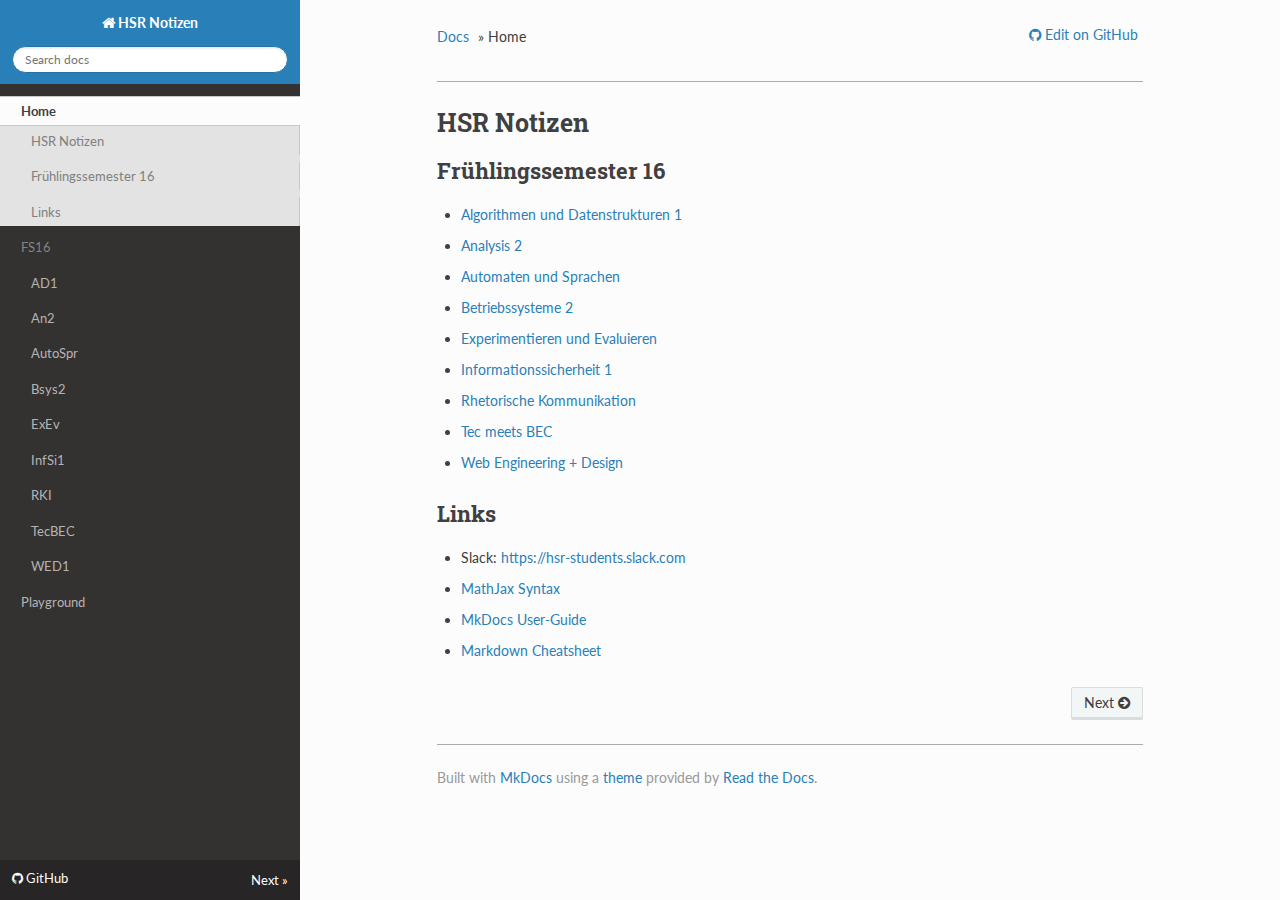
==== index.html @ 849d650c "Deploy from Travis CI" ====
<!DOCTYPE html>
<!--[if IE 8]><html class="no-js lt-ie9" lang="en" > <![endif]-->
<!--[if gt IE 8]><!--> <html class="no-js" lang="en" > <!--<![endif]-->
<head>
  <meta charset="utf-8">
  <meta http-equiv="X-UA-Compatible" content="IE=edge">
  <meta name="viewport" content="width=device-width, initial-scale=1.0">
  <meta name="description" content="HSR Study Documentation">
  <meta name="author" content="Robin Suter">
  
  <title>HSR Notizen</title>
  

  <link rel="shortcut icon" href="./img/favicon.ico">

  
  <link href='https://fonts.googleapis.com/css?family=Lato:400,700|Roboto+Slab:400,700|Inconsolata:400,700' rel='stylesheet' type='text/css'>

  <link rel="stylesheet" href="./css/theme.css" type="text/css" />
  <link rel="stylesheet" href="./css/theme_extra.css" type="text/css" />
  <link rel="stylesheet" href="./css/highlight.css">
  <link href="./extra.css" rel="stylesheet">

  
  <script>
    // Current page data
    var mkdocs_page_name = "None";
    var mkdocs_page_input_path = "index.md";
    var mkdocs_page_url = "/";
  </script>
  
  <script src="./js/jquery-2.1.1.min.js"></script>
  <script src="./js/modernizr-2.8.3.min.js"></script>
  <script type="text/javascript" src="./js/highlight.pack.js"></script>
  <script src="./js/theme.js"></script> 
  <script src="https://cdn.mathjax.org/mathjax/latest/MathJax.js?config=TeX-AMS_HTML"></script>

  
</head>

<body class="wy-body-for-nav" role="document">

  <div class="wy-grid-for-nav">

    
    <nav data-toggle="wy-nav-shift" class="wy-nav-side stickynav">
      <div class="wy-side-nav-search">
        <a href="." class="icon icon-home"> HSR Notizen</a>
        <div role="search">
  <form id ="rtd-search-form" class="wy-form" action="./search.html" method="get">
    <input type="text" name="q" placeholder="Search docs" />
  </form>
</div>
      </div>

      <div class="wy-menu wy-menu-vertical" data-spy="affix" role="navigation" aria-label="main navigation">
        <ul class="current">
          
            <li>
    <li class="toctree-l1 current">
        <a class="current" href=".">Home</a>
        
            <ul>
            
                <li class="toctree-l3"><a href="#hsr-notizen">HSR Notizen</a></li>
                
                    <li><a class="toctree-l4" href="#fruhlingssemester-16">Frühlingssemester 16</a></li>
                
                    <li><a class="toctree-l4" href="#links">Links</a></li>
                
            
            </ul>
        
    </li>
<li>
          
            <li>
    <ul class="subnav">
    <li><span>FS16</span></li>

        
            
    <li class="toctree-l1 ">
        <a class="" href="fs16/ad1/">AD1</a>
        
    </li>

        
            
    <li class="toctree-l1 ">
        <a class="" href="fs16/an2/">An2</a>
        
    </li>

        
            
    <li class="toctree-l1 ">
        <a class="" href="fs16/autospr/">AutoSpr</a>
        
    </li>

        
            
    <li class="toctree-l1 ">
        <a class="" href="fs16/bsys2/">Bsys2</a>
        
    </li>

        
            
    <li class="toctree-l1 ">
        <a class="" href="fs16/exev/">ExEv</a>
        
    </li>

        
            
    <li class="toctree-l1 ">
        <a class="" href="fs16/infsi1/">InfSi1</a>
        
    </li>

        
            
    <li class="toctree-l1 ">
        <a class="" href="fs16/rki/">RKI</a>
        
    </li>

        
            
    <li class="toctree-l1 ">
        <a class="" href="fs16/tecbec/">TecBEC</a>
        
    </li>

        
            
    <li class="toctree-l1 ">
        <a class="" href="fs16/wed1/">WED1</a>
        
    </li>

        
    </ul>
<li>
          
            <li>
    <li class="toctree-l1 ">
        <a class="" href="playground/">Playground</a>
        
    </li>
<li>
          
        </ul>
      </div>
      &nbsp;
    </nav>

    <section data-toggle="wy-nav-shift" class="wy-nav-content-wrap">

      
      <nav class="wy-nav-top" role="navigation" aria-label="top navigation">
        <i data-toggle="wy-nav-top" class="fa fa-bars"></i>
        <a href=".">HSR Notizen</a>
      </nav>

      
      <div class="wy-nav-content">
        <div class="rst-content">
          <div role="navigation" aria-label="breadcrumbs navigation">
  <ul class="wy-breadcrumbs">
    <li><a href=".">Docs</a> &raquo;</li>
    
      
    
    <li>Home</li>
    <li class="wy-breadcrumbs-aside">
      
        
          <a href="https://github.com/Excape/hsr-docs" class="icon icon-github"> Edit on GitHub</a>
        
      
    </li>
  </ul>
  <hr/>
</div>
          <div role="main">
            <div class="section">
              
                <h1 id="hsr-notizen">HSR Notizen</h1>
<h2 id="fruhlingssemester-16">Frühlingssemester 16</h2>
<ul>
<li><a href="fs16/ad1/">Algorithmen und Datenstrukturen 1</a></li>
<li><a href="fs16/an2/">Analysis 2</a></li>
<li><a href="fs16/autospr/">Automaten und Sprachen</a></li>
<li><a href="fs16/bsys2/">Betriebssysteme 2</a></li>
<li><a href="fs16/exev/">Experimentieren und Evaluieren</a></li>
<li><a href="fs16/infsi1/">Informationssicherheit 1</a></li>
<li><a href="fs16/rki/">Rhetorische Kommunikation</a></li>
<li><a href="fs16/tecbec/">Tec meets BEC</a></li>
<li><a href="fs16/wed1/">Web Engineering + Design</a></li>
</ul>
<h2 id="links">Links</h2>
<ul>
<li>Slack: <a href="https://hsr-students.slack.com">https://hsr-students.slack.com</a></li>
<li><a href="http://meta.math.stackexchange.com/questions/5020/mathjax-basic-tutorial-and-quick-reference">MathJax Syntax</a></li>
<li><a href="http://www.mkdocs.org/user-guide/writing-your-docs/">MkDocs User-Guide</a></li>
<li><a href="https://github.com/adam-p/markdown-here/wiki/Markdown-Cheatsheet">Markdown Cheatsheet</a></li>
</ul>
              
            </div>
          </div>
          <footer>
  
    <div class="rst-footer-buttons" role="navigation" aria-label="footer navigation">
      
        <a href="fs16/ad1/" class="btn btn-neutral float-right" title="AD1">Next <span class="icon icon-circle-arrow-right"></span></a>
      
      
    </div>
  

  <hr/>

  <div role="contentinfo">
    <!-- Copyright etc -->
    
  </div>

  Built with <a href="http://www.mkdocs.org">MkDocs</a> using a <a href="https://github.com/snide/sphinx_rtd_theme">theme</a> provided by <a href="https://readthedocs.org">Read the Docs</a>.
</footer>
	  
        </div>
      </div>

    </section>

  </div>

<div class="rst-versions" role="note" style="cursor: pointer">
    <span class="rst-current-version" data-toggle="rst-current-version">
      
          <a href="https://github.com/Excape/hsr-docs" class="icon icon-github" style="float: left; color: #fcfcfc"> GitHub</a>
      
      
      
        <span style="margin-left: 15px"><a href="fs16/ad1/" style="color: #fcfcfc">Next &raquo;</a></span>
      
    </span>
</div>

</body>
</html>

<!--
MkDocs version : 0.15.3
Build Date UTC : 2016-08-03 10:24:41.838684
-->
---- css/theme.css ----
/*
 * This file is copied from the upstream ReadTheDocs Sphinx
 * theme. To aid upgradability this file should *not* be edited.
 * modifications we need should be included in theme_extra.css.
 *
 * https://github.com/rtfd/readthedocs.org/blob/master/media/css/sphinx_rtd_theme.css
 */

*{-webkit-box-sizing:border-box;-moz-box-sizing:border-box;box-sizing:border-box}article,aside,details,figcaption,figure,footer,header,hgroup,nav,section{display:block}audio,canvas,video{display:inline-block;*display:inline;*zoom:1}audio:not([controls]){display:none}[hidden]{display:none}*{-webkit-box-sizing:border-box;-moz-box-sizing:border-box;box-sizing:border-box}html{font-size:100%;-webkit-text-size-adjust:100%;-ms-text-size-adjust:100%}body{margin:0}a:hover,a:active{outline:0}abbr[title]{border-bottom:1px dotted}b,strong{font-weight:bold}blockquote{margin:0}dfn{font-style:italic}ins{background:#ff9;color:#000;text-decoration:none}mark{background:#ff0;color:#000;font-style:italic;font-weight:bold}pre,code,.rst-content tt,kbd,samp{font-family:monospace,serif;_font-family:"courier new",monospace;font-size:1em}pre{white-space:pre}q{quotes:none}q:before,q:after{content:"";content:none}small{font-size:85%}sub,sup{font-size:75%;line-height:0;position:relative;vertical-align:baseline}sup{top:-0.5em}sub{bottom:-0.25em}ul,ol,dl{margin:0;padding:0;list-style:none;list-style-image:none}li{list-style:none}dd{margin:0}img{border:0;-ms-interpolation-mode:bicubic;vertical-align:middle;max-width:100%}svg:not(:root){overflow:hidden}figure{margin:0}form{margin:0}fieldset{border:0;margin:0;padding:0}label{cursor:pointer}legend{border:0;*margin-left:-7px;padding:0;white-space:normal}button,input,select,textarea{font-size:100%;margin:0;vertical-align:baseline;*vertical-align:middle}button,input{line-height:normal}button,input[type="button"],input[type="reset"],input[type="submit"]{cursor:pointer;-webkit-appearance:button;*overflow:visible}button[disabled],input[disabled]{cursor:default}input[type="checkbox"],input[type="radio"]{box-sizing:border-box;padding:0;*width:13px;*height:13px}input[type="search"]{-webkit-appearance:textfield;-moz-box-sizing:content-box;-webkit-box-sizing:content-box;box-sizing:content-box}input[type="search"]::-webkit-search-decoration,input[type="search"]::-webkit-search-cancel-button{-webkit-appearance:none}button::-moz-focus-inner,input::-moz-focus-inner{border:0;padding:0}textarea{overflow:auto;vertical-align:top;resize:vertical}table{border-collapse:collapse;border-spacing:0}td{vertical-align:top}.chromeframe{margin:0.2em 0;background:#ccc;color:#000;padding:0.2em 0}.ir{display:block;border:0;text-indent:-999em;overflow:hidden;background-color:transparent;background-repeat:no-repeat;text-align:left;direction:ltr;*line-height:0}.ir br{display:none}.hidden{display:none !important;visibility:hidden}.visuallyhidden{border:0;clip:rect(0 0 0 0);height:1px;margin:-1px;overflow:hidden;padding:0;position:absolute;width:1px}.visuallyhidden.focusable:active,.visuallyhidden.focusable:focus{clip:auto;height:auto;margin:0;overflow:visible;position:static;width:auto}.invisible{visibility:hidden}.relative{position:relative}big,small{font-size:100%}@media print{html,body,section{background:none !important}*{box-shadow:none !important;text-shadow:none !important;filter:none !important;-ms-filter:none !important}a,a:visited{text-decoration:underline}.ir a:after,a[href^="javascript:"]:after,a[href^="#"]:after{content:""}pre,blockquote{page-break-inside:avoid}thead{display:table-header-group}tr,img{page-break-inside:avoid}img{max-width:100% !important}@page{margin:0.5cm}p,h2,h3{orphans:3;widows:3}h2,h3{page-break-after:avoid}}.fa:before,.rst-content .admonition-title:before,.rst-content h1 .headerlink:before,.rst-content h2 .headerlink:before,.rst-content h3 .headerlink:before,.rst-content h4 .headerlink:before,.rst-content h5 .headerlink:before,.rst-content h6 .headerlink:before,.rst-content dl dt .headerlink:before,.icon:before,.wy-dropdown .caret:before,.wy-inline-validate.wy-inline-validate-success .wy-input-context:before,.wy-inline-validate.wy-inline-validate-danger .wy-input-context:before,.wy-inline-validate.wy-inline-validate-warning .wy-input-context:before,.wy-inline-validate.wy-inline-validate-info .wy-input-context:before,.wy-alert,.rst-content .note,.rst-content .attention,.rst-content .caution,.rst-content .danger,.rst-content .error,.rst-content .hint,.rst-content .important,.rst-content .tip,.rst-content .warning,.rst-content .seealso,.rst-content .admonition-todo,.btn,input[type="text"],input[type="password"],input[type="email"],input[type="url"],input[type="date"],input[type="month"],input[type="time"],input[type="datetime"],input[type="datetime-local"],input[type="week"],input[type="number"],input[type="search"],input[type="tel"],input[type="color"],select,textarea,.wy-menu-vertical li.on a,.wy-menu-vertical li.current>a,.wy-side-nav-search>a,.wy-side-nav-search .wy-dropdown>a,.wy-nav-top a{-webkit-font-smoothing:antialiased}.clearfix{*zoom:1}.clearfix:before,.clearfix:after{display:table;content:""}.clearfix:after{clear:both}/*!
 *  Font Awesome 4.1.0 by @davegandy - http://fontawesome.io - @fontawesome
 *  License - http://fontawesome.io/license (Font: SIL OFL 1.1, CSS: MIT License)
 */@font-face{font-family:'FontAwesome';src:url("../fonts/fontawesome-webfont.eot?v=4.1.0");src:url("../fonts/fontawesome-webfont.eot?#iefix&v=4.1.0") format("embedded-opentype"),url("../fonts/fontawesome-webfont.woff?v=4.1.0") format("woff"),url("../fonts/fontawesome-webfont.ttf?v=4.1.0") format("truetype"),url("../fonts/fontawesome-webfont.svg?v=4.1.0#fontawesomeregular") format("svg");font-weight:normal;font-style:normal}.fa,.rst-content .admonition-title,.rst-content h1 .headerlink,.rst-content h2 .headerlink,.rst-content h3 .headerlink,.rst-content h4 .headerlink,.rst-content h5 .headerlink,.rst-content h6 .headerlink,.rst-content dl dt .headerlink,.icon{display:inline-block;font-family:FontAwesome;font-style:normal;font-weight:normal;line-height:1;-webkit-font-smoothing:antialiased;-moz-osx-font-smoothing:grayscale}.fa-lg{font-size:1.33333em;line-height:0.75em;vertical-align:-15%}.fa-2x{font-size:2em}.fa-3x{font-size:3em}.fa-4x{font-size:4em}.fa-5x{font-size:5em}.fa-fw{width:1.28571em;text-align:center}.fa-ul{padding-left:0;margin-left:2.14286em;list-style-type:none}.fa-ul>li{position:relative}.fa-li{position:absolute;left:-2.14286em;width:2.14286em;top:0.14286em;text-align:center}.fa-li.fa-lg{left:-1.85714em}.fa-border{padding:.2em .25em .15em;border:solid 0.08em #eee;border-radius:.1em}.pull-right{float:right}.pull-left{float:left}.fa.pull-left,.rst-content .pull-left.admonition-title,.rst-content h1 .pull-left.headerlink,.rst-content h2 .pull-left.headerlink,.rst-content h3 .pull-left.headerlink,.rst-content h4 .pull-left.headerlink,.rst-content h5 .pull-left.headerlink,.rst-content h6 .pull-left.headerlink,.rst-content dl dt .pull-left.headerlink,.pull-left.icon{margin-right:.3em}.fa.pull-right,.rst-content .pull-right.admonition-title,.rst-content h1 .pull-right.headerlink,.rst-content h2 .pull-right.headerlink,.rst-content h3 .pull-right.headerlink,.rst-content h4 .pull-right.headerlink,.rst-content h5 .pull-right.headerlink,.rst-content h6 .pull-right.headerlink,.rst-content dl dt .pull-right.headerlink,.pull-right.icon{margin-left:.3em}.fa-spin{-webkit-animation:spin 2s infinite linear;-moz-animation:spin 2s infinite linear;-o-animation:spin 2s infinite linear;animation:spin 2s infinite linear}@-moz-keyframes spin{0%{-moz-transform:rotate(0deg)}100%{-moz-transform:rotate(359deg)}}@-webkit-keyframes spin{0%{-webkit-transform:rotate(0deg)}100%{-webkit-transform:rotate(359deg)}}@-o-keyframes spin{0%{-o-transform:rotate(0deg)}100%{-o-transform:rotate(359deg)}}@keyframes spin{0%{-webkit-transform:rotate(0deg);transform:rotate(0deg)}100%{-webkit-transform:rotate(359deg);transform:rotate(359deg)}}.fa-rotate-90{filter:progid:DXImageTransform.Microsoft.BasicImage(rotation=1);-webkit-transform:rotate(90deg);-moz-transform:rotate(90deg);-ms-transform:rotate(90deg);-o-transform:rotate(90deg);transform:rotate(90deg)}.fa-rotate-180{filter:progid:DXImageTransform.Microsoft.BasicImage(rotation=2);-webkit-transform:rotate(180deg);-moz-transform:rotate(180deg);-ms-transform:rotate(180deg);-o-transform:rotate(180deg);transform:rotate(180deg)}.fa-rotate-270{filter:progid:DXImageTransform.Microsoft.BasicImage(rotation=3);-webkit-transform:rotate(270deg);-moz-transform:rotate(270deg);-ms-transform:rotate(270deg);-o-transform:rotate(270deg);transform:rotate(270deg)}.fa-flip-horizontal{filter:progid:DXImageTransform.Microsoft.BasicImage(rotation=0);-webkit-transform:scale(-1, 1);-moz-transform:scale(-1, 1);-ms-transform:scale(-1, 1);-o-transform:scale(-1, 1);transform:scale(-1, 1)}.fa-flip-vertical{filter:progid:DXImageTransform.Microsoft.BasicImage(rotation=2);-webkit-transform:scale(1, -1);-moz-transform:scale(1, -1);-ms-transform:scale(1, -1);-o-transform:scale(1, -1);transform:scale(1, -1)}.fa-stack{position:relative;display:inline-block;width:2em;height:2em;line-height:2em;vertical-align:middle}.fa-stack-1x,.fa-stack-2x{position:absolute;left:0;width:100%;text-align:center}.fa-stack-1x{line-height:inherit}.fa-stack-2x{font-size:2em}.fa-inverse{color:#fff}.fa-glass:before{content:""}.fa-music:before{content:""}.fa-search:before,.icon-search:before{content:""}.fa-envelope-o:before{content:""}.fa-heart:before{content:""}.fa-star:before{content:""}.fa-star-o:before{content:""}.fa-user:before{content:""}.fa-film:before{content:""}.fa-th-large:before{content:""}.fa-th:before{content:""}.fa-th-list:before{content:""}.fa-check:before{content:""}.fa-times:before{content:""}.fa-search-plus:before{content:""}.fa-search-minus:before{content:""}.fa-power-off:before{content:""}.fa-signal:before{content:""}.fa-gear:before,.fa-cog:before{content:""}.fa-trash-o:before{content:""}.fa-home:before,.icon-home:before{content:""}.fa-file-o:before{content:""}.fa-clock-o:before{content:""}.fa-road:before{content:""}.fa-download:before{content:""}.fa-arrow-circle-o-down:before{content:""}.fa-arrow-circle-o-up:before{content:""}.fa-inbox:before{content:""}.fa-play-circle-o:before{content:""}.fa-rotate-right:before,.fa-repeat:before{content:""}.fa-refresh:before{content:""}.fa-list-alt:before{content:""}.fa-lock:before{content:""}.fa-flag:before{content:""}.fa-headphones:before{content:""}.fa-volume-off:before{content:""}.fa-volume-down:before{content:""}.fa-volume-up:before{content:""}.fa-qrcode:before{content:""}.fa-barcode:before{content:""}.fa-tag:before{content:""}.fa-tags:before{content:""}.fa-book:before,.icon-book:before{content:""}.fa-bookmark:before{content:""}.fa-print:before{content:""}.fa-camera:before{content:""}.fa-font:before{content:""}.fa-bold:before{content:""}.fa-italic:before{content:""}.fa-text-height:before{content:""}.fa-text-width:before{content:""}.fa-align-left:before{content:""}.fa-align-center:before{content:""}.fa-align-right:before{content:""}.fa-align-justify:before{content:""}.fa-list:before{content:""}.fa-dedent:before,.fa-outdent:before{content:""}.fa-indent:before{content:""}.fa-video-camera:before{content:""}.fa-photo:before,.fa-image:before,.fa-picture-o:before{content:""}.fa-pencil:before{content:""}.fa-map-marker:before{content:""}.fa-adjust:before{content:""}.fa-tint:before{content:""}.fa-edit:before,.fa-pencil-square-o:before{content:""}.fa-share-square-o:before{content:""}.fa-check-square-o:before{content:""}.fa-arrows:before{content:""}.fa-step-backward:before{content:""}.fa-fast-backward:before{content:""}.fa-backward:before{content:""}.fa-play:before{content:""}.fa-pause:before{content:""}.fa-stop:before{content:""}.fa-forward:before{content:""}.fa-fast-forward:before{content:""}.fa-step-forward:before{content:""}.fa-eject:before{content:""}.fa-chevron-left:before{content:""}.fa-chevron-right:before{content:""}.fa-plus-circle:before{content:""}.fa-minus-circle:before{content:""}.fa-times-circle:before,.wy-inline-validate.wy-inline-validate-danger .wy-input-context:before{content:""}.fa-check-circle:before,.wy-inline-validate.wy-inline-validate-success .wy-input-context:before{content:""}.fa-question-circle:before{content:""}.fa-info-circle:before{content:""}.fa-crosshairs:before{content:""}.fa-times-circle-o:before{content:""}.fa-check-circle-o:before{content:""}.fa-ban:before{content:""}.fa-arrow-left:before{content:""}.fa-arrow-right:before{content:""}.fa-arrow-up:before{content:""}.fa-arrow-down:before{content:""}.fa-mail-forward:before,.fa-share:before{content:""}.fa-expand:before{content:""}.fa-compress:before{content:""}.fa-plus:before{content:""}.fa-minus:before{content:""}.fa-asterisk:before{content:""}.fa-exclamation-circle:before,.wy-inline-validate.wy-inline-validate-warning .wy-input-context:before,.wy-inline-validate.wy-inline-validate-info .wy-input-context:before,.rst-content .admonition-title:before{content:""}.fa-gift:before{content:""}.fa-leaf:before{content:""}.fa-fire:before,.icon-fire:before{content:""}.fa-eye:before{content:""}.fa-eye-slash:before{content:""}.fa-warning:before,.fa-exclamation-triangle:before{content:""}.fa-plane:before{content:""}.fa-calendar:before{content:""}.fa-random:before{content:""}.fa-comment:before{content:""}.fa-magnet:before{content:""}.fa-chevron-up:before{content:""}.fa-chevron-down:before{content:""}.fa-retweet:before{content:""}.fa-shopping-cart:before{content:""}.fa-folder:before{content:""}.fa-folder-open:before{content:""}.fa-arrows-v:before{content:""}.fa-arrows-h:before{content:""}.fa-bar-chart-o:before{content:""}.fa-twitter-square:before{content:""}.fa-facebook-square:before{content:""}.fa-camera-retro:before{content:""}.fa-key:before{content:""}.fa-gears:before,.fa-cogs:before{content:""}.fa-comments:before{content:""}.fa-thumbs-o-up:before{content:""}.fa-thumbs-o-down:before{content:""}.fa-star-half:before{content:""}.fa-heart-o:before{content:""}.fa-sign-out:before{content:""}.fa-linkedin-square:before{content:""}.fa-thumb-tack:before{content:""}.fa-external-link:before{content:""}.fa-sign-in:before{content:""}.fa-trophy:before{content:""}.fa-github-square:before{content:""}.fa-upload:before{content:""}.fa-lemon-o:before{content:""}.fa-phone:before{content:""}.fa-square-o:before{content:""}.fa-bookmark-o:before{content:""}.fa-phone-square:before{content:""}.fa-twitter:before{content:""}.fa-facebook:before{content:""}.fa-github:before,.icon-github:before{content:""}.fa-unlock:before{content:""}.fa-credit-card:before{content:""}.fa-rss:before{content:""}.fa-hdd-o:before{content:""}.fa-bullhorn:before{content:""}.fa-bell:before{content:""}.fa-certificate:before{content:""}.fa-hand-o-right:before{content:""}.fa-hand-o-left:before{content:""}.fa-hand-o-up:before{content:""}.fa-hand-o-down:before{content:""}.fa-arrow-circle-left:before,.icon-circle-arrow-left:before{content:""}.fa-arrow-circle-right:before,.icon-circle-arrow-right:before{content:""}.fa-arrow-circle-up:before{content:""}.fa-arrow-circle-down:before{content:""}.fa-globe:before{content:""}.fa-wrench:before{content:""}.fa-tasks:before{content:""}.fa-filter:before{content:""}.fa-briefcase:before{content:""}.fa-arrows-alt:before{content:""}.fa-group:before,.fa-users:before{content:""}.fa-chain:before,.fa-link:before,.icon-link:before{content:""}.fa-cloud:before{content:""}.fa-flask:before{content:""}.fa-cut:before,.fa-scissors:before{content:""}.fa-copy:before,.fa-files-o:before{content:""}.fa-paperclip:before{content:""}.fa-save:before,.fa-floppy-o:before{content:""}.fa-square:before{content:""}.fa-navicon:before,.fa-reorder:before,.fa-bars:before{content:""}.fa-list-ul:before{content:""}.fa-list-ol:before{content:""}.fa-strikethrough:before{content:""}.fa-underline:before{content:""}.fa-table:before{content:""}.fa-magic:before{content:""}.fa-truck:before{content:""}.fa-pinterest:before{content:""}.fa-pinterest-square:before{content:""}.fa-google-plus-square:before{content:""}.fa-google-plus:before{content:""}.fa-money:before{content:""}.fa-caret-down:before,.wy-dropdown .caret:before,.icon-caret-down:before{content:""}.fa-caret-up:before{content:""}.fa-caret-left:before{content:""}.fa-caret-right:before{content:""}.fa-columns:before{content:""}.fa-unsorted:before,.fa-sort:before{content:""}.fa-sort-down:before,.fa-sort-desc:before{content:""}.fa-sort-up:before,.fa-sort-asc:before{content:""}.fa-envelope:before{content:""}.fa-linkedin:before{content:""}.fa-rotate-left:before,.fa-undo:before{content:""}.fa-legal:before,.fa-gavel:before{content:""}.fa-dashboard:before,.fa-tachometer:before{content:""}.fa-comment-o:before{content:""}.fa-comments-o:before{content:""}.fa-flash:before,.fa-bolt:before{content:""}.fa-sitemap:before{content:""}.fa-umbrella:before{content:""}.fa-paste:before,.fa-clipboard:before{content:""}.fa-lightbulb-o:before{content:""}.fa-exchange:before{content:""}.fa-cloud-download:before{content:""}.fa-cloud-upload:before{content:""}.fa-user-md:before{content:""}.fa-stethoscope:before{content:""}.fa-suitcase:before{content:""}.fa-bell-o:before{content:""}.fa-coffee:before{content:""}.fa-cutlery:before{content:""}.fa-file-text-o:before{content:""}.fa-building-o:before{content:""}.fa-hospital-o:before{content:""}.fa-ambulance:before{content:""}.fa-medkit:before{content:""}.fa-fighter-jet:before{content:""}.fa-beer:before{content:""}.fa-h-square:before{content:""}.fa-plus-square:before{content:""}.fa-angle-double-left:before{content:""}.fa-angle-double-right:before{content:""}.fa-angle-double-up:before{content:""}.fa-angle-double-down:before{content:""}.fa-angle-left:before{content:""}.fa-angle-right:before{content:""}.fa-angle-up:before{content:""}.fa-angle-down:before{content:""}.fa-desktop:before{content:""}.fa-laptop:before{content:""}.fa-tablet:before{content:""}.fa-mobile-phone:before,.fa-mobile:before{content:""}.fa-circle-o:before{content:""}.fa-quote-left:before{content:""}.fa-quote-right:before{content:""}.fa-spinner:before{content:""}.fa-circle:before{content:""}.fa-mail-reply:before,.fa-reply:before{content:""}.fa-github-alt:before{content:""}.fa-folder-o:before{content:""}.fa-folder-open-o:before{content:""}.fa-smile-o:before{content:""}.fa-frown-o:before{content:""}.fa-meh-o:before{content:""}.fa-gamepad:before{content:""}.fa-keyboard-o:before{content:""}.fa-flag-o:before{content:""}.fa-flag-checkered:before{content:""}.fa-terminal:before{content:""}.fa-code:before{content:""}.fa-mail-reply-all:before,.fa-reply-all:before{content:""}.fa-star-half-empty:before,.fa-star-half-full:before,.fa-star-half-o:before{content:""}.fa-location-arrow:before{content:""}.fa-crop:before{content:""}.fa-code-fork:before{content:""}.fa-unlink:before,.fa-chain-broken:before{content:""}.fa-question:before{content:""}.fa-info:before{content:""}.fa-exclamation:before{content:""}.fa-superscript:before{content:""}.fa-subscript:before{content:""}.fa-eraser:before{content:""}.fa-puzzle-piece:before{content:""}.fa-microphone:before{content:""}.fa-microphone-slash:before{content:""}.fa-shield:before{content:""}.fa-calendar-o:before{content:""}.fa-fire-extinguisher:before{content:""}.fa-rocket:before{content:""}.fa-maxcdn:before{content:""}.fa-chevron-circle-left:before{content:""}.fa-chevron-circle-right:before{content:""}.fa-chevron-circle-up:before{content:""}.fa-chevron-circle-down:before{content:""}.fa-html5:before{content:""}.fa-css3:before{content:""}.fa-anchor:before{content:""}.fa-unlock-alt:before{content:""}.fa-bullseye:before{content:""}.fa-ellipsis-h:before{content:""}.fa-ellipsis-v:before{content:""}.fa-rss-square:before{content:""}.fa-play-circle:before{content:""}.fa-ticket:before{content:""}.fa-minus-square:before{content:""}.fa-minus-square-o:before{content:""}.fa-level-up:before{content:""}.fa-level-down:before{content:""}.fa-check-square:before{content:""}.fa-pencil-square:before{content:""}.fa-external-link-square:before{content:""}.fa-share-square:before{content:""}.fa-compass:before{content:""}.fa-toggle-down:before,.fa-caret-square-o-down:before{content:""}.fa-toggle-up:before,.fa-caret-square-o-up:before{content:""}.fa-toggle-right:before,.fa-caret-square-o-right:before{content:""}.fa-euro:before,.fa-eur:before{content:""}.fa-gbp:before{content:""}.fa-dollar:before,.fa-usd:before{content:""}.fa-rupee:before,.fa-inr:before{content:""}.fa-cny:before,.fa-rmb:before,.fa-yen:before,.fa-jpy:before{content:""}.fa-ruble:before,.fa-rouble:before,.fa-rub:before{content:""}.fa-won:before,.fa-krw:before{content:""}.fa-bitcoin:before,.fa-btc:before{content:""}.fa-file:before{content:""}.fa-file-text:before{content:""}.fa-sort-alpha-asc:before{content:""}.fa-sort-alpha-desc:before{content:""}.fa-sort-amount-asc:before{content:""}.fa-sort-amount-desc:before{content:""}.fa-sort-numeric-asc:before{content:""}.fa-sort-numeric-desc:before{content:""}.fa-thumbs-up:before{content:""}.fa-thumbs-down:before{content:""}.fa-youtube-square:before{content:""}.fa-youtube:before{content:""}.fa-xing:before{content:""}.fa-xing-square:before{content:""}.fa-youtube-play:before{content:""}.fa-dropbox:before{content:""}.fa-stack-overflow:before{content:""}.fa-instagram:before{content:""}.fa-flickr:before{content:""}.fa-adn:before{content:""}.fa-bitbucket:before,.icon-bitbucket:before{content:""}.fa-bitbucket-square:before{content:""}.fa-tumblr:before{content:""}.fa-tumblr-square:before{content:""}.fa-long-arrow-down:before{content:""}.fa-long-arrow-up:before{content:""}.fa-long-arrow-left:before{content:""}.fa-long-arrow-right:before{content:""}.fa-apple:before{content:""}.fa-windows:before{content:""}.fa-android:before{content:""}.fa-linux:before{content:""}.fa-dribbble:before{content:""}.fa-skype:before{content:""}.fa-foursquare:before{content:""}.fa-trello:before{content:""}.fa-female:before{content:""}.fa-male:before{content:""}.fa-gittip:before{content:""}.fa-sun-o:before{content:""}.fa-moon-o:before{content:""}.fa-archive:before{content:""}.fa-bug:before{content:""}.fa-vk:before{content:""}.fa-weibo:before{content:""}.fa-renren:before{content:""}.fa-pagelines:before{content:""}.fa-stack-exchange:before{content:""}.fa-arrow-circle-o-right:before{content:""}.fa-arrow-circle-o-left:before{content:""}.fa-toggle-left:before,.fa-caret-square-o-left:before{content:""}.fa-dot-circle-o:before{content:""}.fa-wheelchair:before{content:""}.fa-vimeo-square:before{content:""}.fa-turkish-lira:before,.fa-try:before{content:""}.fa-plus-square-o:before{content:""}.fa-space-shuttle:before{content:""}.fa-slack:before{content:""}.fa-envelope-square:before{content:""}.fa-wordpress:before{content:""}.fa-openid:before{content:""}.fa-institution:before,.fa-bank:before,.fa-university:before{content:""}.fa-mortar-board:before,.fa-graduation-cap:before{content:""}.fa-yahoo:before{content:""}.fa-google:before{content:""}.fa-reddit:before{content:""}.fa-reddit-square:before{content:""}.fa-stumbleupon-circle:before{content:""}.fa-stumbleupon:before{content:""}.fa-delicious:before{content:""}.fa-digg:before{content:""}.fa-pied-piper-square:before,.fa-pied-piper:before{content:""}.fa-pied-piper-alt:before{content:""}.fa-drupal:before{content:""}.fa-joomla:before{content:""}.fa-language:before{content:""}.fa-fax:before{content:""}.fa-building:before{content:""}.fa-child:before{content:""}.fa-paw:before{content:""}.fa-spoon:before{content:""}.fa-cube:before{content:""}.fa-cubes:before{content:""}.fa-behance:before{content:""}.fa-behance-square:before{content:""}.fa-steam:before{content:""}.fa-steam-square:before{content:""}.fa-recycle:before{content:""}.fa-automobile:before,.fa-car:before{content:""}.fa-cab:before,.fa-taxi:before{content:""}.fa-tree:before{content:""}.fa-spotify:before{content:""}.fa-deviantart:before{content:""}.fa-soundcloud:before{content:""}.fa-database:before{content:""}.fa-file-pdf-o:before{content:""}.fa-file-word-o:before{content:""}.fa-file-excel-o:before{content:""}.fa-file-powerpoint-o:before{content:""}.fa-file-photo-o:before,.fa-file-picture-o:before,.fa-file-image-o:before{content:""}.fa-file-zip-o:before,.fa-file-archive-o:before{content:""}.fa-file-sound-o:before,.fa-file-audio-o:before{content:""}.fa-file-movie-o:before,.fa-file-video-o:before{content:""}.fa-file-code-o:before{content:""}.fa-vine:before{content:""}.fa-codepen:before{content:""}.fa-jsfiddle:before{content:""}.fa-life-bouy:before,.fa-life-saver:before,.fa-support:before,.fa-life-ring:before{content:""}.fa-circle-o-notch:before{content:""}.fa-ra:before,.fa-rebel:before{content:""}.fa-ge:before,.fa-empire:before{content:""}.fa-git-square:before{content:""}.fa-git:before{content:""}.fa-hacker-news:before{content:""}.fa-tencent-weibo:before{content:""}.fa-qq:before{content:""}.fa-wechat:before,.fa-weixin:before{content:""}.fa-send:before,.fa-paper-plane:before{content:""}.fa-send-o:before,.fa-paper-plane-o:before{content:""}.fa-history:before{content:""}.fa-circle-thin:before{content:""}.fa-header:before{content:""}.fa-paragraph:before{content:""}.fa-sliders:before{content:""}.fa-share-alt:before{content:""}.fa-share-alt-square:before{content:""}.fa-bomb:before{content:""}.fa,.rst-content .admonition-title,.rst-content h1 .headerlink,.rst-content h2 .headerlink,.rst-content h3 .headerlink,.rst-content h4 .headerlink,.rst-content h5 .headerlink,.rst-content h6 .headerlink,.rst-content dl dt .headerlink,.icon,.wy-dropdown .caret,.wy-inline-validate.wy-inline-validate-success .wy-input-context,.wy-inline-validate.wy-inline-validate-danger .wy-input-context,.wy-inline-validate.wy-inline-validate-warning .wy-input-context,.wy-inline-validate.wy-inline-validate-info .wy-input-context{font-family:inherit}.fa:before,.rst-content .admonition-title:before,.rst-content h1 .headerlink:before,.rst-content h2 .headerlink:before,.rst-content h3 .headerlink:before,.rst-content h4 .headerlink:before,.rst-content h5 .headerlink:before,.rst-content h6 .headerlink:before,.rst-content dl dt .headerlink:before,.icon:before,.wy-dropdown .caret:before,.wy-inline-validate.wy-inline-validate-success .wy-input-context:before,.wy-inline-validate.wy-inline-validate-danger .wy-input-context:before,.wy-inline-validate.wy-inline-validate-warning .wy-input-context:before,.wy-inline-validate.wy-inline-validate-info .wy-input-context:before{font-family:"FontAwesome";display:inline-block;font-style:normal;font-weight:normal;line-height:1;text-decoration:inherit}a .fa,a .rst-content .admonition-title,.rst-content a .admonition-title,a .rst-content h1 .headerlink,.rst-content h1 a .headerlink,a .rst-content h2 .headerlink,.rst-content h2 a .headerlink,a .rst-content h3 .headerlink,.rst-content h3 a .headerlink,a .rst-content h4 .headerlink,.rst-content h4 a .headerlink,a .rst-content h5 .headerlink,.rst-content h5 a .headerlink,a .rst-content h6 .headerlink,.rst-content h6 a .headerlink,a .rst-content dl dt .headerlink,.rst-content dl dt a .headerlink,a .icon{display:inline-block;text-decoration:inherit}.btn .fa,.btn .rst-content .admonition-title,.rst-content .btn .admonition-title,.btn .rst-content h1 .headerlink,.rst-content h1 .btn .headerlink,.btn .rst-content h2 .headerlink,.rst-content h2 .btn .headerlink,.btn .rst-content h3 .headerlink,.rst-content h3 .btn .headerlink,.btn .rst-content h4 .headerlink,.rst-content h4 .btn .headerlink,.btn .rst-content h5 .headerlink,.rst-content h5 .btn .headerlink,.btn .rst-content h6 .headerlink,.rst-content h6 .btn .headerlink,.btn .rst-content dl dt .headerlink,.rst-content dl dt .btn .headerlink,.btn .icon,.nav .fa,.nav .rst-content .admonition-title,.rst-content .nav .admonition-title,.nav .rst-content h1 .headerlink,.rst-content h1 .nav .headerlink,.nav .rst-content h2 .headerlink,.rst-content h2 .nav .headerlink,.nav .rst-content h3 .headerlink,.rst-content h3 .nav .headerlink,.nav .rst-content h4 .headerlink,.rst-content h4 .nav .headerlink,.nav .rst-content h5 .headerlink,.rst-content h5 .nav .headerlink,.nav .rst-content h6 .headerlink,.rst-content h6 .nav .headerlink,.nav .rst-content dl dt .headerlink,.rst-content dl dt .nav .headerlink,.nav .icon{display:inline}.btn .fa.fa-large,.btn .rst-content .fa-large.admonition-title,.rst-content .btn .fa-large.admonition-title,.btn .rst-content h1 .fa-large.headerlink,.rst-content h1 .btn .fa-large.headerlink,.btn .rst-content h2 .fa-large.headerlink,.rst-content h2 .btn .fa-large.headerlink,.btn .rst-content h3 .fa-large.headerlink,.rst-content h3 .btn .fa-large.headerlink,.btn .rst-content h4 .fa-large.headerlink,.rst-content h4 .btn .fa-large.headerlink,.btn .rst-content h5 .fa-large.headerlink,.rst-content h5 .btn .fa-large.headerlink,.btn .rst-content h6 .fa-large.headerlink,.rst-content h6 .btn .fa-large.headerlink,.btn .rst-content dl dt .fa-large.headerlink,.rst-content dl dt .btn .fa-large.headerlink,.btn .fa-large.icon,.nav .fa.fa-large,.nav .rst-content .fa-large.admonition-title,.rst-content .nav .fa-large.admonition-title,.nav .rst-content h1 .fa-large.headerlink,.rst-content h1 .nav .fa-large.headerlink,.nav .rst-content h2 .fa-large.headerlink,.rst-content h2 .nav .fa-large.headerlink,.nav .rst-content h3 .fa-large.headerlink,.rst-content h3 .nav .fa-large.headerlink,.nav .rst-content h4 .fa-large.headerlink,.rst-content h4 .nav .fa-large.headerlink,.nav .rst-content h5 .fa-large.headerlink,.rst-content h5 .nav .fa-large.headerlink,.nav .rst-content h6 .fa-large.headerlink,.rst-content h6 .nav .fa-large.headerlink,.nav .rst-content dl dt .fa-large.headerlink,.rst-content dl dt .nav .fa-large.headerlink,.nav .fa-large.icon{line-height:0.9em}.btn .fa.fa-spin,.btn .rst-content .fa-spin.admonition-title,.rst-content .btn .fa-spin.admonition-title,.btn .rst-content h1 .fa-spin.headerlink,.rst-content h1 .btn .fa-spin.headerlink,.btn .rst-content h2 .fa-spin.headerlink,.rst-content h2 .btn .fa-spin.headerlink,.btn .rst-content h3 .fa-spin.headerlink,.rst-content h3 .btn .fa-spin.headerlink,.btn .rst-content h4 .fa-spin.headerlink,.rst-content h4 .btn .fa-spin.headerlink,.btn .rst-content h5 .fa-spin.headerlink,.rst-content h5 .btn .fa-spin.headerlink,.btn .rst-content h6 .fa-spin.headerlink,.rst-content h6 .btn .fa-spin.headerlink,.btn .rst-content dl dt .fa-spin.headerlink,.rst-content dl dt .btn .fa-spin.headerlink,.btn .fa-spin.icon,.nav .fa.fa-spin,.nav .rst-content .fa-spin.admonition-title,.rst-content .nav .fa-spin.admonition-title,.nav .rst-content h1 .fa-spin.headerlink,.rst-content h1 .nav .fa-spin.headerlink,.nav .rst-content h2 .fa-spin.headerlink,.rst-content h2 .nav .fa-spin.headerlink,.nav .rst-content h3 .fa-spin.headerlink,.rst-content h3 .nav .fa-spin.headerlink,.nav .rst-content h4 .fa-spin.headerlink,.rst-content h4 .nav .fa-spin.headerlink,.nav .rst-content h5 .fa-spin.headerlink,.rst-content h5 .nav .fa-spin.headerlink,.nav .rst-content h6 .fa-spin.headerlink,.rst-content h6 .nav .fa-spin.headerlink,.nav .rst-content dl dt .fa-spin.headerlink,.rst-content dl dt .nav .fa-spin.headerlink,.nav .fa-spin.icon{display:inline-block}.btn.fa:before,.rst-content .btn.admonition-title:before,.rst-content h1 .btn.headerlink:before,.rst-content h2 .btn.headerlink:before,.rst-content h3 .btn.headerlink:before,.rst-content h4 .btn.headerlink:before,.rst-content h5 .btn.headerlink:before,.rst-content h6 .btn.headerlink:before,.rst-content dl dt .btn.headerlink:before,.btn.icon:before{opacity:0.5;-webkit-transition:opacity 0.05s ease-in;-moz-transition:opacity 0.05s ease-in;transition:opacity 0.05s ease-in}.btn.fa:hover:before,.rst-content .btn.admonition-title:hover:before,.rst-content h1 .btn.headerlink:hover:before,.rst-content h2 .btn.headerlink:hover:before,.rst-content h3 .btn.headerlink:hover:before,.rst-content h4 .btn.headerlink:hover:before,.rst-content h5 .btn.headerlink:hover:before,.rst-content h6 .btn.headerlink:hover:before,.rst-content dl dt .btn.headerlink:hover:before,.btn.icon:hover:before{opacity:1}.btn-mini .fa:before,.btn-mini .rst-content .admonition-title:before,.rst-content .btn-mini .admonition-title:before,.btn-mini .rst-content h1 .headerlink:before,.rst-content h1 .btn-mini .headerlink:before,.btn-mini .rst-content h2 .headerlink:before,.rst-content h2 .btn-mini .headerlink:before,.btn-mini .rst-content h3 .headerlink:before,.rst-content h3 .btn-mini .headerlink:before,.btn-mini .rst-content h4 .headerlink:before,.rst-content h4 .btn-mini .headerlink:before,.btn-mini .rst-content h5 .headerlink:before,.rst-content h5 .btn-mini .headerlink:before,.btn-mini .rst-content h6 .headerlink:before,.rst-content h6 .btn-mini .headerlink:before,.btn-mini .rst-content dl dt .headerlink:before,.rst-content dl dt .btn-mini .headerlink:before,.btn-mini .icon:before{font-size:14px;vertical-align:-15%}.wy-alert,.rst-content .note,.rst-content .attention,.rst-content .caution,.rst-content .danger,.rst-content .error,.rst-content .hint,.rst-content .important,.rst-content .tip,.rst-content .warning,.rst-content .seealso,.rst-content .admonition-todo{padding:12px;line-height:24px;margin-bottom:24px;background:#e7f2fa}.wy-alert-title,.rst-content .admonition-title{color:#fff;font-weight:bold;display:block;color:#fff;background:#6ab0de;margin:-12px;padding:6px 12px;margin-bottom:12px}.wy-alert.wy-alert-danger,.rst-content .wy-alert-danger.note,.rst-content .wy-alert-danger.attention,.rst-content .wy-alert-danger.caution,.rst-content .danger,.rst-content .error,.rst-content .wy-alert-danger.hint,.rst-content .wy-alert-danger.important,.rst-content .wy-alert-danger.tip,.rst-content .wy-alert-danger.warning,.rst-content .wy-alert-danger.seealso,.rst-content .wy-alert-danger.admonition-todo{background:#fdf3f2}.wy-alert.wy-alert-danger .wy-alert-title,.rst-content .wy-alert-danger.note .wy-alert-title,.rst-content .wy-alert-danger.attention .wy-alert-title,.rst-content .wy-alert-danger.caution .wy-alert-title,.rst-content .danger .wy-alert-title,.rst-content .error .wy-alert-title,.rst-content .wy-alert-danger.hint .wy-alert-title,.rst-content .wy-alert-danger.important .wy-alert-title,.rst-content .wy-alert-danger.tip .wy-alert-title,.rst-content .wy-alert-danger.warning .wy-alert-title,.rst-content .wy-alert-danger.seealso .wy-alert-title,.rst-content .wy-alert-danger.admonition-todo .wy-alert-title,.wy-alert.wy-alert-danger .rst-content .admonition-title,.rst-content .wy-alert.wy-alert-danger .admonition-title,.rst-content .wy-alert-danger.note .admonition-title,.rst-content .wy-alert-danger.attention .admonition-title,.rst-content .wy-alert-danger.caution .admonition-title,.rst-content .danger .admonition-title,.rst-content .error .admonition-title,.rst-content .wy-alert-danger.hint .admonition-title,.rst-content .wy-alert-danger.important .admonition-title,.rst-content .wy-alert-danger.tip .admonition-title,.rst-content .wy-alert-danger.warning .admonition-title,.rst-content .wy-alert-danger.seealso .admonition-title,.rst-content .wy-alert-danger.admonition-todo .admonition-title{background:#f29f97}.wy-alert.wy-alert-warning,.rst-content .wy-alert-warning.note,.rst-content .attention,.rst-content .caution,.rst-content .wy-alert-warning.danger,.rst-content .wy-alert-warning.error,.rst-content .wy-alert-warning.hint,.rst-content .wy-alert-warning.important,.rst-content .wy-alert-warning.tip,.rst-content .warning,.rst-content .wy-alert-warning.seealso,.rst-content .admonition-todo{background:#ffedcc}.wy-alert.wy-alert-warning .wy-alert-title,.rst-content .wy-alert-warning.note .wy-alert-title,.rst-content .attention .wy-alert-title,.rst-content .caution .wy-alert-title,.rst-content .wy-alert-warning.danger .wy-alert-title,.rst-content .wy-alert-warning.error .wy-alert-title,.rst-content .wy-alert-warning.hint .wy-alert-title,.rst-content .wy-alert-warning.important .wy-alert-title,.rst-content .wy-alert-warning.tip .wy-alert-title,.rst-content .warning .wy-alert-title,.rst-content .wy-alert-warning.seealso .wy-alert-title,.rst-content .admonition-todo .wy-alert-title,.wy-alert.wy-alert-warning .rst-content .admonition-title,.rst-content .wy-alert.wy-alert-warning .admonition-title,.rst-content .wy-alert-warning.note .admonition-title,.rst-content .attention .admonition-title,.rst-content .caution .admonition-title,.rst-content .wy-alert-warning.danger .admonition-title,.rst-content .wy-alert-warning.error .admonition-title,.rst-content .wy-alert-warning.hint .admonition-title,.rst-content .wy-alert-warning.important .admonition-title,.rst-content .wy-alert-warning.tip .admonition-title,.rst-content .warning .admonition-title,.rst-content .wy-alert-warning.seealso .admonition-title,.rst-content .admonition-todo .admonition-title{background:#f0b37e}.wy-alert.wy-alert-info,.rst-content .note,.rst-content .wy-alert-info.attention,.rst-content .wy-alert-info.caution,.rst-content .wy-alert-info.danger,.rst-content .wy-alert-info.error,.rst-content .wy-alert-info.hint,.rst-content .wy-alert-info.important,.rst-content .wy-alert-info.tip,.rst-content .wy-alert-info.warning,.rst-content .seealso,.rst-content .wy-alert-info.admonition-todo{background:#e7f2fa}.wy-alert.wy-alert-info .wy-alert-title,.rst-content .note .wy-alert-title,.rst-content .wy-alert-info.attention .wy-alert-title,.rst-content .wy-alert-info.caution .wy-alert-title,.rst-content .wy-alert-info.danger .wy-alert-title,.rst-content .wy-alert-info.error .wy-alert-title,.rst-content .wy-alert-info.hint .wy-alert-title,.rst-content .wy-alert-info.important .wy-alert-title,.rst-content .wy-alert-info.tip .wy-alert-title,.rst-content .wy-alert-info.warning .wy-alert-title,.rst-content .seealso .wy-alert-title,.rst-content .wy-alert-info.admonition-todo .wy-alert-title,.wy-alert.wy-alert-info .rst-content .admonition-title,.rst-content .wy-alert.wy-alert-info .admonition-title,.rst-content .note .admonition-title,.rst-content .wy-alert-info.attention .admonition-title,.rst-content .wy-alert-info.caution .admonition-title,.rst-content .wy-alert-info.danger .admonition-title,.rst-content .wy-alert-info.error .admonition-title,.rst-content .wy-alert-info.hint .admonition-title,.rst-content .wy-alert-info.important .admonition-title,.rst-content .wy-alert-info.tip .admonition-title,.rst-content .wy-alert-info.warning .admonition-title,.rst-content .seealso .admonition-title,.rst-content .wy-alert-info.admonition-todo .admonition-title{background:#6ab0de}.wy-alert.wy-alert-success,.rst-content .wy-alert-success.note,.rst-content .wy-alert-success.attention,.rst-content .wy-alert-success.caution,.rst-content .wy-alert-success.danger,.rst-content .wy-alert-success.error,.rst-content .hint,.rst-content .important,.rst-content .tip,.rst-content .wy-alert-success.warning,.rst-content .wy-alert-success.seealso,.rst-content .wy-alert-success.admonition-todo{background:#dbfaf4}.wy-alert.wy-alert-success .wy-alert-title,.rst-content .wy-alert-success.note .wy-alert-title,.rst-content .wy-alert-success.attention .wy-alert-title,.rst-content .wy-alert-success.caution .wy-alert-title,.rst-content .wy-alert-success.danger .wy-alert-title,.rst-content .wy-alert-success.error .wy-alert-title,.rst-content .hint .wy-alert-title,.rst-content .important .wy-alert-title,.rst-content .tip .wy-alert-title,.rst-content .wy-alert-success.warning .wy-alert-title,.rst-content .wy-alert-success.seealso .wy-alert-title,.rst-content .wy-alert-success.admonition-todo .wy-alert-title,.wy-alert.wy-alert-success .rst-content .admonition-title,.rst-content .wy-alert.wy-alert-success .admonition-title,.rst-content .wy-alert-success.note .admonition-title,.rst-content .wy-alert-success.attention .admonition-title,.rst-content .wy-alert-success.caution .admonition-title,.rst-content .wy-alert-success.danger .admonition-title,.rst-content .wy-alert-success.error .admonition-title,.rst-content .hint .admonition-title,.rst-content .important .admonition-title,.rst-content .tip .admonition-title,.rst-content .wy-alert-success.warning .admonition-title,.rst-content .wy-alert-success.seealso .admonition-title,.rst-content .wy-alert-success.admonition-todo .admonition-title{background:#1abc9c}.wy-alert.wy-alert-neutral,.rst-content .wy-alert-neutral.note,.rst-content .wy-alert-neutral.attention,.rst-content .wy-alert-neutral.caution,.rst-content .wy-alert-neutral.danger,.rst-content .wy-alert-neutral.error,.rst-content .wy-alert-neutral.hint,.rst-content .wy-alert-neutral.important,.rst-content .wy-alert-neutral.tip,.rst-content .wy-alert-neutral.warning,.rst-content .wy-alert-neutral.seealso,.rst-content .wy-alert-neutral.admonition-todo{background:#f3f6f6}.wy-alert.wy-alert-neutral .wy-alert-title,.rst-content .wy-alert-neutral.note .wy-alert-title,.rst-content .wy-alert-neutral.attention .wy-alert-title,.rst-content .wy-alert-neutral.caution .wy-alert-title,.rst-content .wy-alert-neutral.danger .wy-alert-title,.rst-content .wy-alert-neutral.error .wy-alert-title,.rst-content .wy-alert-neutral.hint .wy-alert-title,.rst-content .wy-alert-neutral.important .wy-alert-title,.rst-content .wy-alert-neutral.tip .wy-alert-title,.rst-content .wy-alert-neutral.warning .wy-alert-title,.rst-content .wy-alert-neutral.seealso .wy-alert-title,.rst-content .wy-alert-neutral.admonition-todo .wy-alert-title,.wy-alert.wy-alert-neutral .rst-content .admonition-title,.rst-content .wy-alert.wy-alert-neutral .admonition-title,.rst-content .wy-alert-neutral.note .admonition-title,.rst-content .wy-alert-neutral.attention .admonition-title,.rst-content .wy-alert-neutral.caution .admonition-title,.rst-content .wy-alert-neutral.danger .admonition-title,.rst-content .wy-alert-neutral.error .admonition-title,.rst-content .wy-alert-neutral.hint .admonition-title,.rst-content .wy-alert-neutral.important .admonition-title,.rst-content .wy-alert-neutral.tip .admonition-title,.rst-content .wy-alert-neutral.warning .admonition-title,.rst-content .wy-alert-neutral.seealso .admonition-title,.rst-content .wy-alert-neutral.admonition-todo .admonition-title{color:#404040;background:#e1e4e5}.wy-alert.wy-alert-neutral a,.rst-content .wy-alert-neutral.note a,.rst-content .wy-alert-neutral.attention a,.rst-content .wy-alert-neutral.caution a,.rst-content .wy-alert-neutral.danger a,.rst-content .wy-alert-neutral.error a,.rst-content .wy-alert-neutral.hint a,.rst-content .wy-alert-neutral.important a,.rst-content .wy-alert-neutral.tip a,.rst-content .wy-alert-neutral.warning a,.rst-content .wy-alert-neutral.seealso a,.rst-content .wy-alert-neutral.admonition-todo a{color:#2980B9}.wy-alert p:last-child,.rst-content .note p:last-child,.rst-content .attention p:last-child,.rst-content .caution p:last-child,.rst-content .danger p:last-child,.rst-content .error p:last-child,.rst-content .hint p:last-child,.rst-content .important p:last-child,.rst-content .tip p:last-child,.rst-content .warning p:last-child,.rst-content .seealso p:last-child,.rst-content .admonition-todo p:last-child{margin-bottom:0}.wy-tray-container{position:fixed;bottom:0px;left:0;z-index:600}.wy-tray-container li{display:block;width:300px;background:transparent;color:#fff;text-align:center;box-shadow:0 5px 5px 0 rgba(0,0,0,0.1);padding:0 24px;min-width:20%;opacity:0;height:0;line-height:56px;overflow:hidden;-webkit-transition:all 0.3s ease-in;-moz-transition:all 0.3s ease-in;transition:all 0.3s ease-in}.wy-tray-container li.wy-tray-item-success{background:#27AE60}.wy-tray-container li.wy-tray-item-info{background:#2980B9}.wy-tray-container li.wy-tray-item-warning{background:#E67E22}.wy-tray-container li.wy-tray-item-danger{background:#E74C3C}.wy-tray-container li.on{opacity:1;height:56px}@media screen and (max-width: 768px){.wy-tray-container{bottom:auto;top:0;width:100%}.wy-tray-container li{width:100%}}button{font-size:100%;margin:0;vertical-align:baseline;*vertical-align:middle;cursor:pointer;line-height:normal;-webkit-appearance:button;*overflow:visible}button::-moz-focus-inner,input::-moz-focus-inner{border:0;padding:0}button[disabled]{cursor:default}.btn{display:inline-block;border-radius:2px;line-height:normal;white-space:nowrap;text-align:center;cursor:pointer;font-size:100%;padding:6px 12px 8px 12px;color:#fff;border:1px solid rgba(0,0,0,0.1);background-color:#27AE60;text-decoration:none;font-weight:normal;font-family:"Lato","proxima-nova","Helvetica Neue",Arial,sans-serif;box-shadow:0px 1px 2px -1px rgba(255,255,255,0.5) inset,0px -2px 0px 0px rgba(0,0,0,0.1) inset;outline-none:false;vertical-align:middle;*display:inline;zoom:1;-webkit-user-drag:none;-webkit-user-select:none;-moz-user-select:none;-ms-user-select:none;user-select:none;-webkit-transition:all 0.1s linear;-moz-transition:all 0.1s linear;transition:all 0.1s linear}.btn-hover{background:#2e8ece;color:#fff}.btn:hover{background:#2cc36b;color:#fff}.btn:focus{background:#2cc36b;outline:0}.btn:active{box-shadow:0px -1px 0px 0px rgba(0,0,0,0.05) inset,0px 2px 0px 0px rgba(0,0,0,0.1) inset;padding:8px 12px 6px 12px}.btn:visited{color:#fff}.btn:disabled{background-image:none;filter:progid:DXImageTransform.Microsoft.gradient(enabled = false);filter:alpha(opacity=40);opacity:0.4;cursor:not-allowed;box-shadow:none}.btn-disabled{background-image:none;filter:progid:DXImageTransform.Microsoft.gradient(enabled = false);filter:alpha(opacity=40);opacity:0.4;cursor:not-allowed;box-shadow:none}.btn-disabled:hover,.btn-disabled:focus,.btn-disabled:active{background-image:none;filter:progid:DXImageTransform.Microsoft.gradient(enabled = false);filter:alpha(opacity=40);opacity:0.4;cursor:not-allowed;box-shadow:none}.btn::-moz-focus-inner{padding:0;border:0}.btn-small{font-size:80%}.btn-info{background-color:#2980B9 !important}.btn-info:hover{background-color:#2e8ece !important}.btn-neutral{background-color:#f3f6f6 !important;color:#404040 !important}.btn-neutral:hover{background-color:#e5ebeb !important;color:#404040}.btn-neutral:visited{color:#404040 !important}.btn-success{background-color:#27AE60 !important}.btn-success:hover{background-color:#295 !important}.btn-danger{background-color:#E74C3C !important}.btn-danger:hover{background-color:#ea6153 !important}.btn-warning{background-color:#E67E22 !important}.btn-warning:hover{background-color:#e98b39 !important}.btn-invert{background-color:#222}.btn-invert:hover{background-color:#2f2f2f !important}.btn-link{background-color:transparent !important;color:#2980B9;box-shadow:none;border-color:transparent !important}.btn-link:hover{background-color:transparent !important;color:#409ad5 !important;box-shadow:none}.btn-link:active{background-color:transparent !important;color:#409ad5 !important;box-shadow:none}.btn-link:visited{color:#9B59B6}.wy-btn-group .btn,.wy-control .btn{vertical-align:middle}.wy-btn-group{margin-bottom:24px;*zoom:1}.wy-btn-group:before,.wy-btn-group:after{display:table;content:""}.wy-btn-group:after{clear:both}.wy-dropdown{position:relative;display:inline-block}.wy-dropdown-menu{position:absolute;left:0;display:none;float:left;top:100%;min-width:100%;background:#fcfcfc;z-index:100;border:solid 1px #cfd7dd;box-shadow:0 2px 2px 0 rgba(0,0,0,0.1);padding:12px}.wy-dropdown-menu>dd>a{display:block;clear:both;color:#404040;white-space:nowrap;font-size:90%;padding:0 12px;cursor:pointer}.wy-dropdown-menu>dd>a:hover{background:#2980B9;color:#fff}.wy-dropdown-menu>dd.divider{border-top:solid 1px #cfd7dd;margin:6px 0}.wy-dropdown-menu>dd.search{padding-bottom:12px}.wy-dropdown-menu>dd.search input[type="search"]{width:100%}.wy-dropdown-menu>dd.call-to-action{background:#e3e3e3;text-transform:uppercase;font-weight:500;font-size:80%}.wy-dropdown-menu>dd.call-to-action:hover{background:#e3e3e3}.wy-dropdown-menu>dd.call-to-action .btn{color:#fff}.wy-dropdown.wy-dropdown-up .wy-dropdown-menu{bottom:100%;top:auto;left:auto;right:0}.wy-dropdown.wy-dropdown-bubble .wy-dropdown-menu{background:#fcfcfc;margin-top:2px}.wy-dropdown.wy-dropdown-bubble .wy-dropdown-menu a{padding:6px 12px}.wy-dropdown.wy-dropdown-bubble .wy-dropdown-menu a:hover{background:#2980B9;color:#fff}.wy-dropdown.wy-dropdown-left .wy-dropdown-menu{right:0;text-align:right}.wy-dropdown-arrow:before{content:" ";border-bottom:5px solid #f5f5f5;border-left:5px solid transparent;border-right:5px solid transparent;position:absolute;display:block;top:-4px;left:50%;margin-left:-3px}.wy-dropdown-arrow.wy-dropdown-arrow-left:before{left:11px}.wy-form-stacked select{display:block}.wy-form-aligned input,.wy-form-aligned textarea,.wy-form-aligned select,.wy-form-aligned .wy-help-inline,.wy-form-aligned label{display:inline-block;*display:inline;*zoom:1;vertical-align:middle}.wy-form-aligned .wy-control-group>label{display:inline-block;vertical-align:middle;width:10em;margin:6px 12px 0 0;float:left}.wy-form-aligned .wy-control{float:left}.wy-form-aligned .wy-control label{display:block}.wy-form-aligned .wy-control select{margin-top:6px}fieldset{border:0;margin:0;padding:0}legend{display:block;width:100%;border:0;padding:0;white-space:normal;margin-bottom:24px;font-size:150%;*margin-left:-7px}label{display:block;margin:0 0 0.3125em 0;color:#999;font-size:90%}input,select,textarea{font-size:100%;margin:0;vertical-align:baseline;*vertical-align:middle}.wy-control-group{margin-bottom:24px;*zoom:1;max-width:68em;margin-left:auto;margin-right:auto;*zoom:1}.wy-control-group:before,.wy-control-group:after{display:table;content:""}.wy-control-group:after{clear:both}.wy-control-group:before,.wy-control-group:after{display:table;content:""}.wy-control-group:after{clear:both}.wy-control-group.wy-control-group-required>label:after{content:" *";color:#E74C3C}.wy-control-group .wy-form-full,.wy-control-group .wy-form-halves,.wy-control-group .wy-form-thirds{padding-bottom:12px}.wy-control-group .wy-form-full select,.wy-control-group .wy-form-halves select,.wy-control-group .wy-form-thirds select{width:100%}.wy-control-group .wy-form-full input[type="text"],.wy-control-group .wy-form-full input[type="password"],.wy-control-group .wy-form-full input[type="email"],.wy-control-group .wy-form-full input[type="url"],.wy-control-group .wy-form-full input[type="date"],.wy-control-group .wy-form-full input[type="month"],.wy-control-group .wy-form-full input[type="time"],.wy-control-group .wy-form-full input[type="datetime"],.wy-control-group .wy-form-full input[type="datetime-local"],.wy-control-group .wy-form-full input[type="week"],.wy-control-group .wy-form-full input[type="number"],.wy-control-group .wy-form-full input[type="search"],.wy-control-group .wy-form-full input[type="tel"],.wy-control-group .wy-form-full input[type="color"],.wy-control-group .wy-form-halves input[type="text"],.wy-control-group .wy-form-halves input[type="password"],.wy-control-group .wy-form-halves input[type="email"],.wy-control-group .wy-form-halves input[type="url"],.wy-control-group .wy-form-halves input[type="date"],.wy-control-group .wy-form-halves input[type="month"],.wy-control-group .wy-form-halves input[type="time"],.wy-control-group .wy-form-halves input[type="datetime"],.wy-control-group .wy-form-halves input[type="datetime-local"],.wy-control-group .wy-form-halves input[type="week"],.wy-control-group .wy-form-halves input[type="number"],.wy-control-group .wy-form-halves input[type="search"],.wy-control-group .wy-form-halves input[type="tel"],.wy-control-group .wy-form-halves input[type="color"],.wy-control-group .wy-form-thirds input[type="text"],.wy-control-group .wy-form-thirds input[type="password"],.wy-control-group .wy-form-thirds input[type="email"],.wy-control-group .wy-form-thirds input[type="url"],.wy-control-group .wy-form-thirds input[type="date"],.wy-control-group .wy-form-thirds input[type="month"],.wy-control-group .wy-form-thirds input[type="time"],.wy-control-group .wy-form-thirds input[type="datetime"],.wy-control-group .wy-form-thirds input[type="datetime-local"],.wy-control-group .wy-form-thirds input[type="week"],.wy-control-group .wy-form-thirds input[type="number"],.wy-control-group .wy-form-thirds input[type="search"],.wy-control-group .wy-form-thirds input[type="tel"],.wy-control-group .wy-form-thirds input[type="color"]{width:100%}.wy-control-group .wy-form-full{float:left;display:block;margin-right:2.35765%;width:100%;margin-right:0}.wy-control-group .wy-form-full:last-child{margin-right:0}.wy-control-group .wy-form-halves{float:left;display:block;margin-right:2.35765%;width:48.82117%}.wy-control-group .wy-form-halves:last-child{margin-right:0}.wy-control-group .wy-form-halves:nth-of-type(2n){margin-right:0}.wy-control-group .wy-form-halves:nth-of-type(2n+1){clear:left}.wy-control-group .wy-form-thirds{float:left;display:block;margin-right:2.35765%;width:31.76157%}.wy-control-group .wy-form-thirds:last-child{margin-right:0}.wy-control-group .wy-form-thirds:nth-of-type(3n){margin-right:0}.wy-control-group .wy-form-thirds:nth-of-type(3n+1){clear:left}.wy-control-group.wy-control-group-no-input .wy-control{margin:6px 0 0 0;font-size:90%}.wy-control-no-input{display:inline-block;margin:6px 0 0 0;font-size:90%}.wy-control-group.fluid-input input[type="text"],.wy-control-group.fluid-input input[type="password"],.wy-control-group.fluid-input input[type="email"],.wy-control-group.fluid-input input[type="url"],.wy-control-group.fluid-input input[type="date"],.wy-control-group.fluid-input input[type="month"],.wy-control-group.fluid-input input[type="time"],.wy-control-group.fluid-input input[type="datetime"],.wy-control-group.fluid-input input[type="datetime-local"],.wy-control-group.fluid-input input[type="week"],.wy-control-group.fluid-input input[type="number"],.wy-control-group.fluid-input input[type="search"],.wy-control-group.fluid-input input[type="tel"],.wy-control-group.fluid-input input[type="color"]{width:100%}.wy-form-message-inline{display:inline-block;padding-left:0.3em;color:#666;vertical-align:middle;font-size:90%}.wy-form-message{display:block;color:#999;font-size:70%;margin-top:0.3125em;font-style:italic}input{line-height:normal}input[type="button"],input[type="reset"],input[type="submit"]{-webkit-appearance:button;cursor:pointer;font-family:"Lato","proxima-nova","Helvetica Neue",Arial,sans-serif;*overflow:visible}input[type="text"],input[type="password"],input[type="email"],input[type="url"],input[type="date"],input[type="month"],input[type="time"],input[type="datetime"],input[type="datetime-local"],input[type="week"],input[type="number"],input[type="search"],input[type="tel"],input[type="color"]{-webkit-appearance:none;padding:6px;display:inline-block;border:1px solid #ccc;font-size:80%;font-family:"Lato","proxima-nova","Helvetica Neue",Arial,sans-serif;box-shadow:inset 0 1px 3px #ddd;border-radius:0;-webkit-transition:border 0.3s linear;-moz-transition:border 0.3s linear;transition:border 0.3s linear}input[type="datetime-local"]{padding:0.34375em 0.625em}input[disabled]{cursor:default}input[type="checkbox"],input[type="radio"]{-webkit-box-sizing:border-box;-moz-box-sizing:border-box;box-sizing:border-box;padding:0;margin-right:0.3125em;*height:13px;*width:13px}input[type="search"]{-webkit-box-sizing:border-box;-moz-box-sizing:border-box;box-sizing:border-box}input[type="search"]::-webkit-search-cancel-button,input[type="search"]::-webkit-search-decoration{-webkit-appearance:none}input[type="text"]:focus,input[type="password"]:focus,input[type="email"]:focus,input[type="url"]:focus,input[type="date"]:focus,input[type="month"]:focus,input[type="time"]:focus,input[type="datetime"]:focus,input[type="datetime-local"]:focus,input[type="week"]:focus,input[type="number"]:focus,input[type="search"]:focus,input[type="tel"]:focus,input[type="color"]:focus{outline:0;outline:thin dotted \9;border-color:#333}input.no-focus:focus{border-color:#ccc !important}input[type="file"]:focus,input[type="radio"]:focus,input[type="checkbox"]:focus{outline:thin dotted #333;outline:1px auto #129FEA}input[type="text"][disabled],input[type="password"][disabled],input[type="email"][disabled],input[type="url"][disabled],input[type="date"][disabled],input[type="month"][disabled],input[type="time"][disabled],input[type="datetime"][disabled],input[type="datetime-local"][disabled],input[type="week"][disabled],input[type="number"][disabled],input[type="search"][disabled],input[type="tel"][disabled],input[type="color"][disabled]{cursor:not-allowed;background-color:#f3f6f6;color:#cad2d3}input:focus:invalid,textarea:focus:invalid,select:focus:invalid{color:#E74C3C;border:1px solid #E74C3C}input:focus:invalid:focus,textarea:focus:invalid:focus,select:focus:invalid:focus{border-color:#E74C3C}input[type="file"]:focus:invalid:focus,input[type="radio"]:focus:invalid:focus,input[type="checkbox"]:focus:invalid:focus{outline-color:#E74C3C}input.wy-input-large{padding:12px;font-size:100%}textarea{overflow:auto;vertical-align:top;width:100%;font-family:"Lato","proxima-nova","Helvetica Neue",Arial,sans-serif}select,textarea{padding:0.5em 0.625em;display:inline-block;border:1px solid #ccc;font-size:80%;box-shadow:inset 0 1px 3px #ddd;-webkit-transition:border 0.3s linear;-moz-transition:border 0.3s linear;transition:border 0.3s linear}select{border:1px solid #ccc;background-color:#fff}select[multiple]{height:auto}select:focus,textarea:focus{outline:0}select[disabled],textarea[disabled],input[readonly],select[readonly],textarea[readonly]{cursor:not-allowed;background-color:#fff;color:#cad2d3;border-color:transparent}.wy-checkbox,.wy-radio{margin:6px 0;color:#404040;display:block}.wy-checkbox input,.wy-radio input{vertical-align:baseline}.wy-form-message-inline{display:inline-block;*display:inline;*zoom:1;vertical-align:middle}.wy-input-prefix,.wy-input-suffix{white-space:nowrap}.wy-input-prefix .wy-input-context,.wy-input-suffix .wy-input-context{padding:6px;display:inline-block;font-size:80%;background-color:#f3f6f6;border:solid 1px #ccc;color:#999}.wy-input-suffix .wy-input-context{border-left:0}.wy-input-prefix .wy-input-context{border-right:0}.wy-control-group.wy-control-group-error .wy-form-message,.wy-control-group.wy-control-group-error>label{color:#E74C3C}.wy-control-group.wy-control-group-error input[type="text"],.wy-control-group.wy-control-group-error input[type="password"],.wy-control-group.wy-control-group-error input[type="email"],.wy-control-group.wy-control-group-error input[type="url"],.wy-control-group.wy-control-group-error input[type="date"],.wy-control-group.wy-control-group-error input[type="month"],.wy-control-group.wy-control-group-error input[type="time"],.wy-control-group.wy-control-group-error input[type="datetime"],.wy-control-group.wy-control-group-error input[type="datetime-local"],.wy-control-group.wy-control-group-error input[type="week"],.wy-control-group.wy-control-group-error input[type="number"],.wy-control-group.wy-control-group-error input[type="search"],.wy-control-group.wy-control-group-error input[type="tel"],.wy-control-group.wy-control-group-error input[type="color"]{border:solid 1px #E74C3C}.wy-control-group.wy-control-group-error textarea{border:solid 1px #E74C3C}.wy-inline-validate{white-space:nowrap}.wy-inline-validate .wy-input-context{padding:0.5em 0.625em;display:inline-block;font-size:80%}.wy-inline-validate.wy-inline-validate-success .wy-input-context{color:#27AE60}.wy-inline-validate.wy-inline-validate-danger .wy-input-context{color:#E74C3C}.wy-inline-validate.wy-inline-validate-warning .wy-input-context{color:#E67E22}.wy-inline-validate.wy-inline-validate-info .wy-input-context{color:#2980B9}.rotate-90{-webkit-transform:rotate(90deg);-moz-transform:rotate(90deg);-ms-transform:rotate(90deg);-o-transform:rotate(90deg);transform:rotate(90deg)}.rotate-180{-webkit-transform:rotate(180deg);-moz-transform:rotate(180deg);-ms-transform:rotate(180deg);-o-transform:rotate(180deg);transform:rotate(180deg)}.rotate-270{-webkit-transform:rotate(270deg);-moz-transform:rotate(270deg);-ms-transform:rotate(270deg);-o-transform:rotate(270deg);transform:rotate(270deg)}.mirror{-webkit-transform:scaleX(-1);-moz-transform:scaleX(-1);-ms-transform:scaleX(-1);-o-transform:scaleX(-1);transform:scaleX(-1)}.mirror.rotate-90{-webkit-transform:scaleX(-1) rotate(90deg);-moz-transform:scaleX(-1) rotate(90deg);-ms-transform:scaleX(-1) rotate(90deg);-o-transform:scaleX(-1) rotate(90deg);transform:scaleX(-1) rotate(90deg)}.mirror.rotate-180{-webkit-transform:scaleX(-1) rotate(180deg);-moz-transform:scaleX(-1) rotate(180deg);-ms-transform:scaleX(-1) rotate(180deg);-o-transform:scaleX(-1) rotate(180deg);transform:scaleX(-1) rotate(180deg)}.mirror.rotate-270{-webkit-transform:scaleX(-1) rotate(270deg);-moz-transform:scaleX(-1) rotate(270deg);-ms-transform:scaleX(-1) rotate(270deg);-o-transform:scaleX(-1) rotate(270deg);transform:scaleX(-1) rotate(270deg)}@media only screen and (max-width: 480px){.wy-form button[type="submit"]{margin:0.7em 0 0}.wy-form input[type="text"],.wy-form input[type="password"],.wy-form input[type="email"],.wy-form input[type="url"],.wy-form input[type="date"],.wy-form input[type="month"],.wy-form input[type="time"],.wy-form input[type="datetime"],.wy-form input[type="datetime-local"],.wy-form input[type="week"],.wy-form input[type="number"],.wy-form input[type="search"],.wy-form input[type="tel"],.wy-form input[type="color"]{margin-bottom:0.3em;display:block}.wy-form label{margin-bottom:0.3em;display:block}.wy-form input[type="password"],.wy-form input[type="email"],.wy-form input[type="url"],.wy-form input[type="date"],.wy-form input[type="month"],.wy-form input[type="time"],.wy-form input[type="datetime"],.wy-form input[type="datetime-local"],.wy-form input[type="week"],.wy-form input[type="number"],.wy-form input[type="search"],.wy-form input[type="tel"],.wy-form input[type="color"]{margin-bottom:0}.wy-form-aligned .wy-control-group label{margin-bottom:0.3em;text-align:left;display:block;width:100%}.wy-form-aligned .wy-control{margin:1.5em 0 0 0}.wy-form .wy-help-inline,.wy-form-message-inline,.wy-form-message{display:block;font-size:80%;padding:6px 0}}@media screen and (max-width: 768px){.tablet-hide{display:none}}@media screen and (max-width: 480px){.mobile-hide{display:none}}.float-left{float:left}.float-right{float:right}.full-width{width:100%}.wy-table,.rst-content table.docutils,.rst-content table.field-list{border-collapse:collapse;border-spacing:0;empty-cells:show;margin-bottom:24px}.wy-table caption,.rst-content table.docutils caption,.rst-content table.field-list caption{color:#000;font:italic 85%/1 arial,sans-serif;padding:1em 0;text-align:center}.wy-table td,.rst-content table.docutils td,.rst-content table.field-list td,.wy-table th,.rst-content table.docutils th,.rst-content table.field-list th{font-size:90%;margin:0;overflow:visible;padding:8px 16px}.wy-table td:first-child,.rst-content table.docutils td:first-child,.rst-content table.field-list td:first-child,.wy-table th:first-child,.rst-content table.docutils th:first-child,.rst-content table.field-list th:first-child{border-left-width:0}.wy-table thead,.rst-content table.docutils thead,.rst-content table.field-list thead{color:#000;text-align:left;vertical-align:bottom;white-space:nowrap}.wy-table thead th,.rst-content table.docutils thead th,.rst-content table.field-list thead th{font-weight:bold;border-bottom:solid 2px #e1e4e5}.wy-table td,.rst-content table.docutils td,.rst-content table.field-list td{background-color:transparent;vertical-align:middle}.wy-table td p,.rst-content table.docutils td p,.rst-content table.field-list td p{line-height:18px}.wy-table td p:last-child,.rst-content table.docutils td p:last-child,.rst-content table.field-list td p:last-child{margin-bottom:0}.wy-table .wy-table-cell-min,.rst-content table.docutils .wy-table-cell-min,.rst-content table.field-list .wy-table-cell-min{width:1%;padding-right:0}.wy-table .wy-table-cell-min input[type=checkbox],.rst-content table.docutils .wy-table-cell-min input[type=checkbox],.rst-content table.field-list .wy-table-cell-min input[type=checkbox],.wy-table .wy-table-cell-min input[type=checkbox],.rst-content table.docutils .wy-table-cell-min input[type=checkbox],.rst-content table.field-list .wy-table-cell-min input[type=checkbox]{margin:0}.wy-table-secondary{color:gray;font-size:90%}.wy-table-tertiary{color:gray;font-size:80%}.wy-table-odd td,.wy-table-striped tr:nth-child(2n-1) td,.rst-content table.docutils:not(.field-list) tr:nth-child(2n-1) td{background-color:#f3f6f6}.wy-table-backed{background-color:#f3f6f6}.wy-table-bordered-all,.rst-content table.docutils{border:1px solid #e1e4e5}.wy-table-bordered-all td,.rst-content table.docutils td{border-bottom:1px solid #e1e4e5;border-left:1px solid #e1e4e5}.wy-table-bordered-all tbody>tr:last-child td,.rst-content table.docutils tbody>tr:last-child td{border-bottom-width:0}.wy-table-bordered{border:1px solid #e1e4e5}.wy-table-bordered-rows td{border-bottom:1px solid #e1e4e5}.wy-table-bordered-rows tbody>tr:last-child td{border-bottom-width:0}.wy-table-horizontal tbody>tr:last-child td{border-bottom-width:0}.wy-table-horizontal td,.wy-table-horizontal th{border-width:0 0 1px 0;border-bottom:1px solid #e1e4e5}.wy-table-horizontal tbody>tr:last-child td{border-bottom-width:0}.wy-table-responsive{margin-bottom:24px;max-width:100%;overflow:auto}.wy-table-responsive table{margin-bottom:0 !important}.wy-table-responsive table td,.wy-table-responsive table th{white-space:nowrap}a{color:#2980B9;text-decoration:none}a:hover{color:#3091d1}a:visited{color:#9B59B6}html{height:100%;overflow-x:hidden}body{font-family:"Lato","proxima-nova","Helvetica Neue",Arial,sans-serif;font-weight:normal;color:#404040;min-height:100%;overflow-x:hidden;background:#edf0f2}.wy-text-left{text-align:left}.wy-text-center{text-align:center}.wy-text-right{text-align:right}.wy-text-large{font-size:120%}.wy-text-normal{font-size:100%}.wy-text-small,small{font-size:80%}.wy-text-strike{text-decoration:line-through}.wy-text-warning{color:#E67E22 !important}a.wy-text-warning:hover{color:#eb9950 !important}.wy-text-info{color:#2980B9 !important}a.wy-text-info:hover{color:#409ad5 !important}.wy-text-success{color:#27AE60 !important}a.wy-text-success:hover{color:#36d278 !important}.wy-text-danger{color:#E74C3C !important}a.wy-text-danger:hover{color:#ed7669 !important}.wy-text-neutral{color:#404040 !important}a.wy-text-neutral:hover{color:#595959 !important}h1,h2,h3,h4,h5,h6,legend{margin-top:0;font-weight:700;font-family:"Roboto Slab","ff-tisa-web-pro","Georgia",Arial,sans-serif}p{line-height:24px;margin:0;font-size:16px;margin-bottom:24px}h1{font-size:175%}h2{font-size:150%}h3{font-size:125%}h4{font-size:115%}h5{font-size:110%}h6{font-size:100%}hr{display:block;height:1px;border:0;border-top:1px solid #e1e4e5;margin:24px 0;padding:0}code,.rst-content tt{white-space:nowrap;max-width:100%;background:#fff;border:solid 1px #e1e4e5;font-size:75%;padding:0 5px;font-family:Consolas,"Andale Mono WT","Andale Mono","Lucida Console","Lucida Sans Typewriter","DejaVu Sans Mono","Bitstream Vera Sans Mono","Liberation Mono","Nimbus Mono L",Monaco,"Courier New",Courier,monospace;color:#E74C3C;overflow-x:auto}code.code-large,.rst-content tt.code-large{font-size:90%}.wy-plain-list-disc,.rst-content .section ul,.rst-content .toctree-wrapper ul,article ul{list-style:disc;line-height:24px;margin-bottom:24px}.wy-plain-list-disc li,.rst-content .section ul li,.rst-content .toctree-wrapper ul li,article ul li{list-style:disc;margin-left:24px}.wy-plain-list-disc li p:last-child,.rst-content .section ul li p:last-child,.rst-content .toctree-wrapper ul li p:last-child,article ul li p:last-child{margin-bottom:0}.wy-plain-list-disc li ul,.rst-content .section ul li ul,.rst-content .toctree-wrapper ul li ul,article ul li ul{margin-bottom:0}.wy-plain-list-disc li li,.rst-content .section ul li li,.rst-content .toctree-wrapper ul li li,article ul li li{list-style:circle}.wy-plain-list-disc li li li,.rst-content .section ul li li li,.rst-content .toctree-wrapper ul li li li,article ul li li li{list-style:square}.wy-plain-list-disc li ol li,.rst-content .section ul li ol li,.rst-content .toctree-wrapper ul li ol li,article ul li ol li{list-style:decimal}.wy-plain-list-decimal,.rst-content .section ol,.rst-content ol.arabic,article ol{list-style:decimal;line-height:24px;margin-bottom:24px}.wy-plain-list-decimal li,.rst-content .section ol li,.rst-content ol.arabic li,article ol li{list-style:decimal;margin-left:24px}.wy-plain-list-decimal li p:last-child,.rst-content .section ol li p:last-child,.rst-content ol.arabic li p:last-child,article ol li p:last-child{margin-bottom:0}.wy-plain-list-decimal li ul,.rst-content .section ol li ul,.rst-content ol.arabic li ul,article ol li ul{margin-bottom:0}.wy-plain-list-decimal li ul li,.rst-content .section ol li ul li,.rst-content ol.arabic li ul li,article ol li ul li{list-style:disc}.codeblock-example{border:1px solid #e1e4e5;border-bottom:none;padding:24px;padding-top:48px;font-weight:500;background:#fff;position:relative}.codeblock-example:after{content:"Example";position:absolute;top:0px;left:0px;background:#9B59B6;color:#fff;padding:6px 12px}.codeblock-example.prettyprint-example-only{border:1px solid #e1e4e5;margin-bottom:24px}.codeblock,pre.literal-block,.rst-content .literal-block,.rst-content pre.literal-block,div[class^='highlight']{border:1px solid #e1e4e5;padding:0px;overflow-x:auto;background:#fff;margin:1px 0 24px 0}.codeblock div[class^='highlight'],pre.literal-block div[class^='highlight'],.rst-content .literal-block div[class^='highlight'],div[class^='highlight'] div[class^='highlight']{border:none;background:none;margin:0}div[class^='highlight'] td.code{width:100%}.linenodiv pre{border-right:solid 1px #e6e9ea;margin:0;padding:12px 12px;font-family:Consolas,"Andale Mono WT","Andale Mono","Lucida Console","Lucida Sans Typewriter","DejaVu Sans Mono","Bitstream Vera Sans Mono","Liberation Mono","Nimbus Mono L",Monaco,"Courier New",Courier,monospace;font-size:12px;line-height:1.5;color:#d9d9d9}div[class^='highlight'] pre{white-space:pre;margin:0;padding:12px 12px;font-family:Consolas,"Andale Mono WT","Andale Mono","Lucida Console","Lucida Sans Typewriter","DejaVu Sans Mono","Bitstream Vera Sans Mono","Liberation Mono","Nimbus Mono L",Monaco,"Courier New",Courier,monospace;font-size:12px;line-height:1.5;display:block;overflow:auto;color:#404040}@media print{.codeblock,pre.literal-block,.rst-content .literal-block,.rst-content pre.literal-block,div[class^='highlight'],div[class^='highlight'] pre{white-space:pre-wrap}}.hll{background-color:#ffc;margin:0 -12px;padding:0 12px;display:block}.c{color:#998;font-style:italic}.err{color:#a61717;background-color:#e3d2d2}.k{font-weight:bold}.o{font-weight:bold}.cm{color:#998;font-style:italic}.cp{color:#999;font-weight:bold}.c1{color:#998;font-style:italic}.cs{color:#999;font-weight:bold;font-style:italic}.gd{color:#000;background-color:#fdd}.gd .x{color:#000;background-color:#faa}.ge{font-style:italic}.gr{color:#a00}.gh{color:#999}.gi{color:#000;background-color:#dfd}.gi .x{color:#000;background-color:#afa}.go{color:#888}.gp{color:#555}.gs{font-weight:bold}.gu{color:purple;font-weight:bold}.gt{color:#a00}.kc{font-weight:bold}.kd{font-weight:bold}.kn{font-weight:bold}.kp{font-weight:bold}.kr{font-weight:bold}.kt{color:#458;font-weight:bold}.m{color:#099}.s{color:#d14}.n{color:#333}.na{color:teal}.nb{color:#0086b3}.nc{color:#458;font-weight:bold}.no{color:teal}.ni{color:purple}.ne{color:#900;font-weight:bold}.nf{color:#900;font-weight:bold}.nn{color:#555}.nt{color:navy}.nv{color:teal}.ow{font-weight:bold}.w{color:#bbb}.mf{color:#099}.mh{color:#099}.mi{color:#099}.mo{color:#099}.sb{color:#d14}.sc{color:#d14}.sd{color:#d14}.s2{color:#d14}.se{color:#d14}.sh{color:#d14}.si{color:#d14}.sx{color:#d14}.sr{color:#009926}.s1{color:#d14}.ss{color:#990073}.bp{color:#999}.vc{color:teal}.vg{color:teal}.vi{color:teal}.il{color:#099}.gc{color:#999;background-color:#EAF2F5}.wy-breadcrumbs li{display:inline-block}.wy-breadcrumbs li.wy-breadcrumbs-aside{float:right}.wy-breadcrumbs li a{display:inline-block;padding:5px}.wy-breadcrumbs li a:first-child{padding-left:0}.wy-breadcrumbs-extra{margin-bottom:0;color:#b3b3b3;font-size:80%;display:inline-block}@media screen and (max-width: 480px){.wy-breadcrumbs-extra{display:none}.wy-breadcrumbs li.wy-breadcrumbs-aside{display:none}}@media print{.wy-breadcrumbs li.wy-breadcrumbs-aside{display:none}}.wy-affix{position:fixed;top:1.618em}.wy-menu a:hover{text-decoration:none}.wy-menu-horiz{*zoom:1}.wy-menu-horiz:before,.wy-menu-horiz:after{display:table;content:""}.wy-menu-horiz:after{clear:both}.wy-menu-horiz ul,.wy-menu-horiz li{display:inline-block}.wy-menu-horiz li:hover{background:rgba(255,255,255,0.1)}.wy-menu-horiz li.divide-left{border-left:solid 1px #404040}.wy-menu-horiz li.divide-right{border-right:solid 1px #404040}.wy-menu-horiz a{height:32px;display:inline-block;line-height:32px;padding:0 16px}.wy-menu-vertical header{height:32px;display:inline-block;line-height:32px;padding:0 1.618em;display:block;font-weight:bold;text-transform:uppercase;font-size:80%;color:#2980B9;white-space:nowrap}.wy-menu-vertical ul{margin-bottom:0}.wy-menu-vertical li.divide-top{border-top:solid 1px #404040}.wy-menu-vertical li.divide-bottom{border-bottom:solid 1px #404040}.wy-menu-vertical li.current{background:#e3e3e3}.wy-menu-vertical li.current a{color:gray;border-right:solid 1px #c9c9c9;padding:0.4045em 2.427em}.wy-menu-vertical li.current a:hover{background:#d6d6d6}.wy-menu-vertical li.on a,.wy-menu-vertical li.current>a{color:#404040;padding:0.4045em 1.618em;font-weight:bold;position:relative;background:#fcfcfc;border:none;border-bottom:solid 1px #c9c9c9;border-top:solid 1px #c9c9c9;padding-left:1.618em -4px}.wy-menu-vertical li.on a:hover,.wy-menu-vertical li.current>a:hover{background:#fcfcfc}.wy-menu-vertical li.toctree-l2.current>a{background:#c9c9c9;padding:0.4045em 2.427em}.wy-menu-vertical li.current ul{display:block}.wy-menu-vertical li ul{margin-bottom:0;display:none}.wy-menu-vertical .local-toc li ul{display:block}.wy-menu-vertical li ul li a{margin-bottom:0;color:#b3b3b3;font-weight:normal}.wy-menu-vertical a{display:inline-block;line-height:18px;padding:0.4045em 1.618em;display:block;position:relative;font-size:90%;color:#b3b3b3}.wy-menu-vertical a:hover{background-color:#4e4a4a;cursor:pointer}.wy-menu-vertical a:active{background-color:#2980B9;cursor:pointer;color:#fff}.wy-side-nav-search{z-index:200;background-color:#2980B9;text-align:center;padding:0.809em;display:block;color:#fcfcfc;margin-bottom:0.809em}.wy-side-nav-search input[type=text]{width:100%;border-radius:50px;padding:6px 12px;border-color:#2472a4}.wy-side-nav-search img{display:block;margin:auto auto 0.809em auto;height:45px;width:45px;background-color:#2980B9;padding:5px;border-radius:100%}.wy-side-nav-search>a,.wy-side-nav-search .wy-dropdown>a{color:#fcfcfc;font-size:100%;font-weight:bold;display:inline-block;padding:4px 6px;margin-bottom:0.809em}.wy-side-nav-search>a:hover,.wy-side-nav-search .wy-dropdown>a:hover{background:rgba(255,255,255,0.1)}.wy-nav .wy-menu-vertical header{color:#2980B9}.wy-nav .wy-menu-vertical a{color:#b3b3b3}.wy-nav .wy-menu-vertical a:hover{background-color:#2980B9;color:#fff}[data-menu-wrap]{-webkit-transition:all 0.2s ease-in;-moz-transition:all 0.2s ease-in;transition:all 0.2s ease-in;position:absolute;opacity:1;width:100%;opacity:0}[data-menu-wrap].move-center{left:0;right:auto;opacity:1}[data-menu-wrap].move-left{right:auto;left:-100%;opacity:0}[data-menu-wrap].move-right{right:-100%;left:auto;opacity:0}.wy-body-for-nav{background:left repeat-y #fcfcfc;background-image:url([data-uri]);background-size:300px 1px}.wy-grid-for-nav{position:absolute;width:100%;height:100%}.wy-nav-side{position:absolute;top:0;left:0;width:300px;overflow:hidden;min-height:100%;background:#343131;z-index:200}.wy-nav-top{display:none;background:#2980B9;color:#fff;padding:0.4045em 0.809em;position:relative;line-height:50px;text-align:center;font-size:100%;*zoom:1}.wy-nav-top:before,.wy-nav-top:after{display:table;content:""}.wy-nav-top:after{clear:both}.wy-nav-top a{color:#fff;font-weight:bold}.wy-nav-top img{margin-right:12px;height:45px;width:45px;background-color:#2980B9;padding:5px;border-radius:100%}.wy-nav-top i{font-size:30px;float:left;cursor:pointer}.wy-nav-content-wrap{margin-left:300px;background:#fcfcfc;min-height:100%}.wy-nav-content{padding:1.618em 3.236em;height:100%;max-width:800px;margin:auto}.wy-body-mask{position:fixed;width:100%;height:100%;background:rgba(0,0,0,0.2);display:none;z-index:499}.wy-body-mask.on{display:block}footer{color:#999}footer p{margin-bottom:12px}.rst-footer-buttons{*zoom:1}.rst-footer-buttons:before,.rst-footer-buttons:after{display:table;content:""}.rst-footer-buttons:after{clear:both}#search-results .search li{margin-bottom:24px;border-bottom:solid 1px #e1e4e5;padding-bottom:24px}#search-results .search li:first-child{border-top:solid 1px #e1e4e5;padding-top:24px}#search-results .search li a{font-size:120%;margin-bottom:12px;display:inline-block}#search-results .context{color:gray;font-size:90%}@media screen and (max-width: 768px){.wy-body-for-nav{background:#fcfcfc}.wy-nav-top{display:block}.wy-nav-side{left:-300px}.wy-nav-side.shift{width:85%;left:0}.wy-nav-content-wrap{margin-left:0}.wy-nav-content-wrap .wy-nav-content{padding:1.618em}.wy-nav-content-wrap.shift{position:fixed;min-width:100%;left:85%;top:0;height:100%;overflow:hidden}}@media screen and (min-width: 1400px){.wy-nav-content-wrap{background:rgba(0,0,0,0.05)}.wy-nav-content{margin:0;background:#fcfcfc}}@media print{.rst-versions,footer,.wy-nav-side{display:none}.wy-nav-content-wrap{margin-left:0}}nav.stickynav{position:fixed;top:0}.rst-versions{position:fixed;bottom:0;left:0;width:300px;color:#fcfcfc;background:#1f1d1d;border-top:solid 10px #343131;font-family:"Lato","proxima-nova","Helvetica Neue",Arial,sans-serif;z-index:400}.rst-versions a{color:#2980B9;text-decoration:none}.rst-versions .rst-badge-small{display:none}.rst-versions .rst-current-version{padding:12px;background-color:#272525;display:block;text-align:right;font-size:90%;cursor:pointer;color:#27AE60;*zoom:1}.rst-versions .rst-current-version:before,.rst-versions .rst-current-version:after{display:table;content:""}.rst-versions .rst-current-version:after{clear:both}.rst-versions .rst-current-version .fa,.rst-versions .rst-current-version .rst-content .admonition-title,.rst-content .rst-versions .rst-current-version .admonition-title,.rst-versions .rst-current-version .rst-content h1 .headerlink,.rst-content h1 .rst-versions .rst-current-version .headerlink,.rst-versions .rst-current-version .rst-content h2 .headerlink,.rst-content h2 .rst-versions .rst-current-version .headerlink,.rst-versions .rst-current-version .rst-content h3 .headerlink,.rst-content h3 .rst-versions .rst-current-version .headerlink,.rst-versions .rst-current-version .rst-content h4 .headerlink,.rst-content h4 .rst-versions .rst-current-version .headerlink,.rst-versions .rst-current-version .rst-content h5 .headerlink,.rst-content h5 .rst-versions .rst-current-version .headerlink,.rst-versions .rst-current-version .rst-content h6 .headerlink,.rst-content h6 .rst-versions .rst-current-version .headerlink,.rst-versions .rst-current-version .rst-content dl dt .headerlink,.rst-content dl dt .rst-versions .rst-current-version .headerlink,.rst-versions .rst-current-version .icon{color:#fcfcfc}.rst-versions .rst-current-version .fa-book,.rst-versions .rst-current-version .icon-book{float:left}.rst-versions .rst-current-version .icon-book{float:left}.rst-versions .rst-current-version.rst-out-of-date{background-color:#E74C3C;color:#fff}.rst-versions .rst-current-version.rst-active-old-version{background-color:#F1C40F;color:#000}.rst-versions.shift-up .rst-other-versions{display:block}.rst-versions .rst-other-versions{font-size:90%;padding:12px;color:gray;display:none}.rst-versions .rst-other-versions hr{display:block;height:1px;border:0;margin:20px 0;padding:0;border-top:solid 1px #413d3d}.rst-versions .rst-other-versions dd{display:inline-block;margin:0}.rst-versions .rst-other-versions dd a{display:inline-block;padding:6px;color:#fcfcfc}.rst-versions.rst-badge{width:auto;bottom:20px;right:20px;left:auto;border:none;max-width:300px}.rst-versions.rst-badge .icon-book{float:none}.rst-versions.rst-badge .fa-book,.rst-versions.rst-badge .icon-book{float:none}.rst-versions.rst-badge.shift-up .rst-current-version{text-align:right}.rst-versions.rst-badge.shift-up .rst-current-version .fa-book,.rst-versions.rst-badge.shift-up .rst-current-version .icon-book{float:left}.rst-versions.rst-badge.shift-up .rst-current-version .icon-book{float:left}.rst-versions.rst-badge .rst-current-version{width:auto;height:30px;line-height:30px;padding:0 6px;display:block;text-align:center}@media screen and (max-width: 768px){.rst-versions{width:85%;display:none}.rst-versions.shift{display:block}img{width:100%;height:auto}}.rst-content img{max-width:100%;height:auto !important}.rst-content div.figure{margin-bottom:24px}.rst-content div.figure.align-center{text-align:center}.rst-content .section>img{margin-bottom:24px}.rst-content blockquote{margin-left:24px;line-height:24px;margin-bottom:24px}.rst-content .note .last,.rst-content .attention .last,.rst-content .caution .last,.rst-content .danger .last,.rst-content .error .last,.rst-content .hint .last,.rst-content .important .last,.rst-content .tip .last,.rst-content .warning .last,.rst-content .seealso .last,.rst-content .admonition-todo .last{margin-bottom:0}.rst-content .admonition-title:before{margin-right:4px}.rst-content .admonition table{border-color:rgba(0,0,0,0.1)}.rst-content .admonition table td,.rst-content .admonition table th{background:transparent !important;border-color:rgba(0,0,0,0.1) !important}.rst-content .section ol.loweralpha,.rst-content .section ol.loweralpha li{list-style:lower-alpha}.rst-content .section ol.upperalpha,.rst-content .section ol.upperalpha li{list-style:upper-alpha}.rst-content .section ol p,.rst-content .section ul p{margin-bottom:12px}.rst-content .line-block{margin-left:24px}.rst-content .topic-title{font-weight:bold;margin-bottom:12px}.rst-content .toc-backref{color:#404040}.rst-content .align-right{float:right;margin:0px 0px 24px 24px}.rst-content .align-left{float:left;margin:0px 24px 24px 0px}.rst-content .align-center{margin:auto;display:block}.rst-content h1 .headerlink,.rst-content h2 .headerlink,.rst-content h3 .headerlink,.rst-content h4 .headerlink,.rst-content h5 .headerlink,.rst-content h6 .headerlink,.rst-content dl dt .headerlink{display:none;visibility:hidden;font-size:14px}.rst-content h1 .headerlink:after,.rst-content h2 .headerlink:after,.rst-content h3 .headerlink:after,.rst-content h4 .headerlink:after,.rst-content h5 .headerlink:after,.rst-content h6 .headerlink:after,.rst-content dl dt .headerlink:after{visibility:visible;content:"";font-family:FontAwesome;display:inline-block}.rst-content h1:hover .headerlink,.rst-content h2:hover .headerlink,.rst-content h3:hover .headerlink,.rst-content h4:hover .headerlink,.rst-content h5:hover .headerlink,.rst-content h6:hover .headerlink,.rst-content dl dt:hover .headerlink{display:inline-block}.rst-content .sidebar{float:right;width:40%;display:block;margin:0 0 24px 24px;padding:24px;background:#f3f6f6;border:solid 1px #e1e4e5}.rst-content .sidebar p,.rst-content .sidebar ul,.rst-content .sidebar dl{font-size:90%}.rst-content .sidebar .last{margin-bottom:0}.rst-content .sidebar .sidebar-title{display:block;font-family:"Roboto Slab","ff-tisa-web-pro","Georgia",Arial,sans-serif;font-weight:bold;background:#e1e4e5;padding:6px 12px;margin:-24px;margin-bottom:24px;font-size:100%}.rst-content .highlighted{background:#F1C40F;display:inline-block;font-weight:bold;padding:0 6px}.rst-content .footnote-reference,.rst-content .citation-reference{vertical-align:super;font-size:90%}.rst-content table.docutils.citation,.rst-content table.docutils.footnote{background:none;border:none;color:#999}.rst-content table.docutils.citation td,.rst-content table.docutils.citation tr,.rst-content table.docutils.footnote td,.rst-content table.docutils.footnote tr{border:none;background-color:transparent !important;white-space:normal}.rst-content table.docutils.citation td.label,.rst-content table.docutils.footnote td.label{padding-left:0;padding-right:0;vertical-align:top}.rst-content table.field-list{border:none}.rst-content table.field-list td{border:none;padding-top:5px}.rst-content table.field-list td>strong{display:inline-block;margin-top:3px}.rst-content table.field-list .field-name{padding-right:10px;text-align:left;white-space:nowrap}.rst-content table.field-list .field-body{text-align:left;padding-left:0}.rst-content tt{color:#000}.rst-content tt big,.rst-content tt em{font-size:100% !important;line-height:normal}.rst-content tt .xref,a .rst-content tt{font-weight:bold}.rst-content a tt{color:#2980B9}.rst-content dl{margin-bottom:24px}.rst-content dl dt{font-weight:bold}.rst-content dl p,.rst-content dl table,.rst-content dl ul,.rst-content dl ol{margin-bottom:12px !important}.rst-content dl dd{margin:0 0 12px 24px}.rst-content dl:not(.docutils){margin-bottom:24px}.rst-content dl:not(.docutils) dt{display:inline-block;margin:6px 0;font-size:90%;line-height:normal;background:#e7f2fa;color:#2980B9;border-top:solid 3px #6ab0de;padding:6px;position:relative}.rst-content dl:not(.docutils) dt:before{color:#6ab0de}.rst-content dl:not(.docutils) dt .headerlink{color:#404040;font-size:100% !important}.rst-content dl:not(.docutils) dl dt{margin-bottom:6px;border:none;border-left:solid 3px #ccc;background:#f0f0f0;color:gray}.rst-content dl:not(.docutils) dl dt .headerlink{color:#404040;font-size:100% !important}.rst-content dl:not(.docutils) dt:first-child{margin-top:0}.rst-content dl:not(.docutils) tt{font-weight:bold}.rst-content dl:not(.docutils) tt.descname,.rst-content dl:not(.docutils) tt.descclassname{background-color:transparent;border:none;padding:0;font-size:100% !important}.rst-content dl:not(.docutils) tt.descname{font-weight:bold}.rst-content dl:not(.docutils) .optional{display:inline-block;padding:0 4px;color:#000;font-weight:bold}.rst-content dl:not(.docutils) .property{display:inline-block;padding-right:8px}.rst-content .viewcode-link,.rst-content .viewcode-back{display:inline-block;color:#27AE60;font-size:80%;padding-left:24px}.rst-content .viewcode-back{display:block;float:right}.rst-content p.rubric{margin-bottom:12px;font-weight:bold}@media screen and (max-width: 480px){.rst-content .sidebar{width:100%}}span[id*='MathJax-Span']{color:#404040}.math{text-align:center}
---- css/theme_extra.css ----
/*
 * Tweak the overal size to better match RTD.
 */
html {
    font-size: 90%;
}

h3, h4, h5, h6 {
    color: #2980b9;
    font-weight: 300
}

/*
 * Sphinx doesn't have support for section dividers like we do in
 * MkDocs, this styles the section titles in the nav
 *
 * https://github.com/mkdocs/mkdocs/issues/175
 */
.wy-menu-vertical span {
    line-height: 18px;
    padding: 0.4045em 1.618em;
    display: block;
    position: relative;
    font-size: 90%;
    color: #838383;
}

.wy-menu-vertical .subnav a {
    padding: 0.4045em 2.427em;
}

/*
 * Long navigations run off the bottom of the screen as the nav
 * area doesn't scroll.
 *
 * https://github.com/mkdocs/mkdocs/pull/202
 */
.wy-nav-side {
    height: 100%;
    overflow-y: auto;
}

/*
 * readthedocs theme hides nav items when the window height is
 * too small to contain them.
 *
 * https://github.com/mkdocs/mkdocs/issues/#348
 */
.wy-menu-vertical ul {
  margin-bottom: 2em;
}

/*
 * Fix wrapping in the code highlighting
 *
 * https://github.com/mkdocs/mkdocs/issues/233
 */
code {
    white-space: pre;
}

/*
 * Wrap inline code samples otherwise they shoot of the side and
 * can't be read at all.
 *
 * https://github.com/mkdocs/mkdocs/issues/313
 */
p code {
    word-wrap: break-word;
}

/*
 * The CSS classes from highlight.js seem to clash with the
 * ReadTheDocs theme causing some code to be incorrectly made
 * bold and italic.
 *
 * https://github.com/mkdocs/mkdocs/issues/411
 */
code.cs, code.c {
    font-weight: inherit;
    font-style: inherit;
}

/*
 * Fix some issues with the theme and non-highlighted code
 * samples. Without and highlighting styles attached the
 * formatting is broken.
 *
 * https://github.com/mkdocs/mkdocs/issues/319
 */
.no-highlight {
  display: block;
  padding: 0.5em;
  color: #333;
}


/*
 * Additions specific to the search functionality provided by MkDocs
 */

#mkdocs-search-results article h3
{
    margin-top: 23px;
    border-top: 1px solid #E1E4E5;
    padding-top: 24px;
}

#mkdocs-search-results article:first-child h3 {
    border-top: none;
}

#mkdocs-search-query{
    width: 100%;
    border-radius: 50px;
    padding: 6px 12px;
    border-color: #D1D4D5;
}

.wy-menu-vertical li ul {
    display: inherit;
}

.wy-menu-vertical li ul.subnav ul.subnav{
    padding-left: 1em;
}


/*
 * Improve inline code blocks within admonitions.
 *
 * https://github.com/mkdocs/mkdocs/issues/656
 */
 div.admonition code {
  color: #404040;
  border: 1px solid rgba(0, 0, 0, 0.2);
  background: rgba(255, 255, 255, 0.7);
}
---- css/highlight.css ----
/*
This is the GitHub theme for highlight.js

github.com style (c) Vasily Polovnyov <vast@whiteants.net>

*/

.hljs {
  display: block;
  overflow-x: auto;
  padding: 0.5em;
  color: #333;
  -webkit-text-size-adjust: none;
}

.hljs-comment,
.diff .hljs-header,
.hljs-javadoc {
  color: #998;
  font-style: italic;
}

.hljs-keyword,
.css .rule .hljs-keyword,
.hljs-winutils,
.nginx .hljs-title,
.hljs-subst,
.hljs-request,
.hljs-status {
  color: #333;
  font-weight: bold;
}

.hljs-number,
.hljs-hexcolor,
.ruby .hljs-constant {
  color: #008080;
}

.hljs-string,
.hljs-tag .hljs-value,
.hljs-phpdoc,
.hljs-dartdoc,
.tex .hljs-formula {
  color: #d14;
}

.hljs-title,
.hljs-id,
.scss .hljs-preprocessor {
  color: #900;
  font-weight: bold;
}

.hljs-list .hljs-keyword,
.hljs-subst {
  font-weight: normal;
}

.hljs-class .hljs-title,
.hljs-type,
.vhdl .hljs-literal,
.tex .hljs-command {
  color: #458;
  font-weight: bold;
}

.hljs-tag,
.hljs-tag .hljs-title,
.hljs-rule .hljs-property,
.django .hljs-tag .hljs-keyword {
  color: #000080;
  font-weight: normal;
}

.hljs-attribute,
.hljs-variable,
.lisp .hljs-body,
.hljs-name {
  color: #008080;
}

.hljs-regexp {
  color: #009926;
}

.hljs-symbol,
.ruby .hljs-symbol .hljs-string,
.lisp .hljs-keyword,
.clojure .hljs-keyword,
.scheme .hljs-keyword,
.tex .hljs-special,
.hljs-prompt {
  color: #990073;
}

.hljs-built_in {
  color: #0086b3;
}

.hljs-preprocessor,
.hljs-pragma,
.hljs-pi,
.hljs-doctype,
.hljs-shebang,
.hljs-cdata {
  color: #999;
  font-weight: bold;
}

.hljs-deletion {
  background: #fdd;
}

.hljs-addition {
  background: #dfd;
}

.diff .hljs-change {
  background: #0086b3;
}

.hljs-chunk {
  color: #aaa;
}
---- extra.css ----
li {
    margin: 0 0 7px 0;
}

hr {
    border-top: 1px solid #ABABAB
}

code 
{
    
    font-family: Consolas, monospace, monospace;
    font-size: 1em;
    background-color: rgba(0,0,0,0.04);
    color: black;
    /* BEGIN word wrap */
    /* Need all the following to word wrap instead of scroll box */
    /* This will override the overflow:auto if present */
    white-space: pre-wrap; /* css-3 */
    white-space: -moz-pre-wrap !important; /* Mozilla, since 1999 */
    white-space: -pre-wrap; /* Opera 4-6 */
    white-space: -o-pre-wrap; /* Opera 7 */
    word-wrap: break-word; /* Internet Explorer 5.5+ */
    /* END word wrap */
}
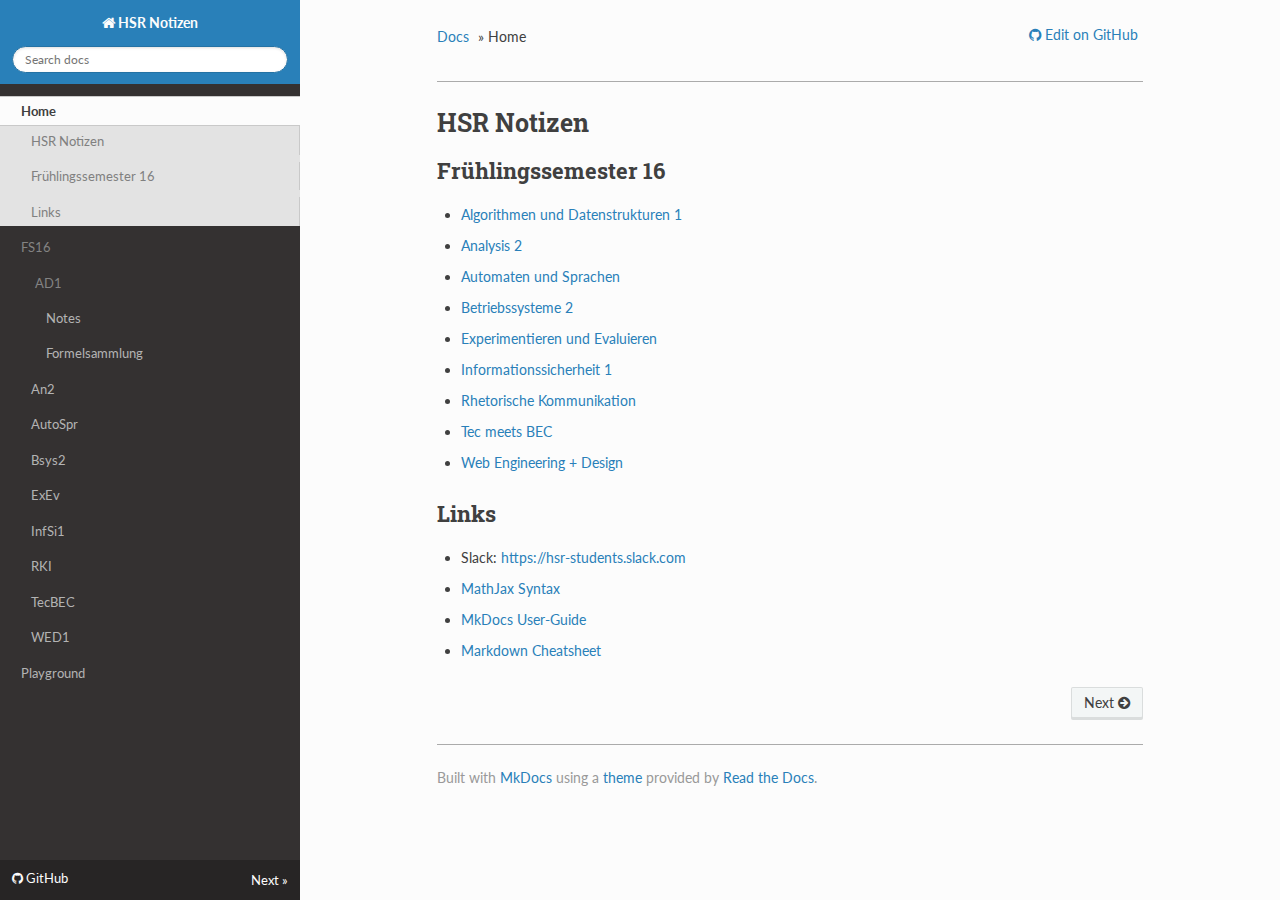
==== commit 0085720e: "Deploy from Travis CI" ====
--- a/index.html
+++ b/index.html
@@ -80,10 +80,25 @@
 
         
             
-    <li class="toctree-l1 ">
-        <a class="" href="fs16/ad1/">AD1</a>
-        
-    </li>
+    <ul class="subnav">
+    <li><span>AD1</span></li>
+
+        
+            
+    <li class="toctree-l1 ">
+        <a class="" href="fs16/ad1/">Notes</a>
+        
+    </li>
+
+        
+            
+    <li class="toctree-l1 ">
+        <a class="" href="fs16/ad1_formeln/">Formelsammlung</a>
+        
+    </li>
+
+        
+    </ul>
 
         
             
@@ -215,7 +230,7 @@
   
     <div class="rst-footer-buttons" role="navigation" aria-label="footer navigation">
       
-        <a href="fs16/ad1/" class="btn btn-neutral float-right" title="AD1">Next <span class="icon icon-circle-arrow-right"></span></a>
+        <a href="fs16/ad1/" class="btn btn-neutral float-right" title="Notes">Next <span class="icon icon-circle-arrow-right"></span></a>
       
       
     </div>
@@ -255,5 +270,5 @@
 
 <!--
 MkDocs version : 0.15.3
-Build Date UTC : 2016-08-03 10:24:41.838684
+Build Date UTC : 2016-08-10 11:17:18.614621
 -->
